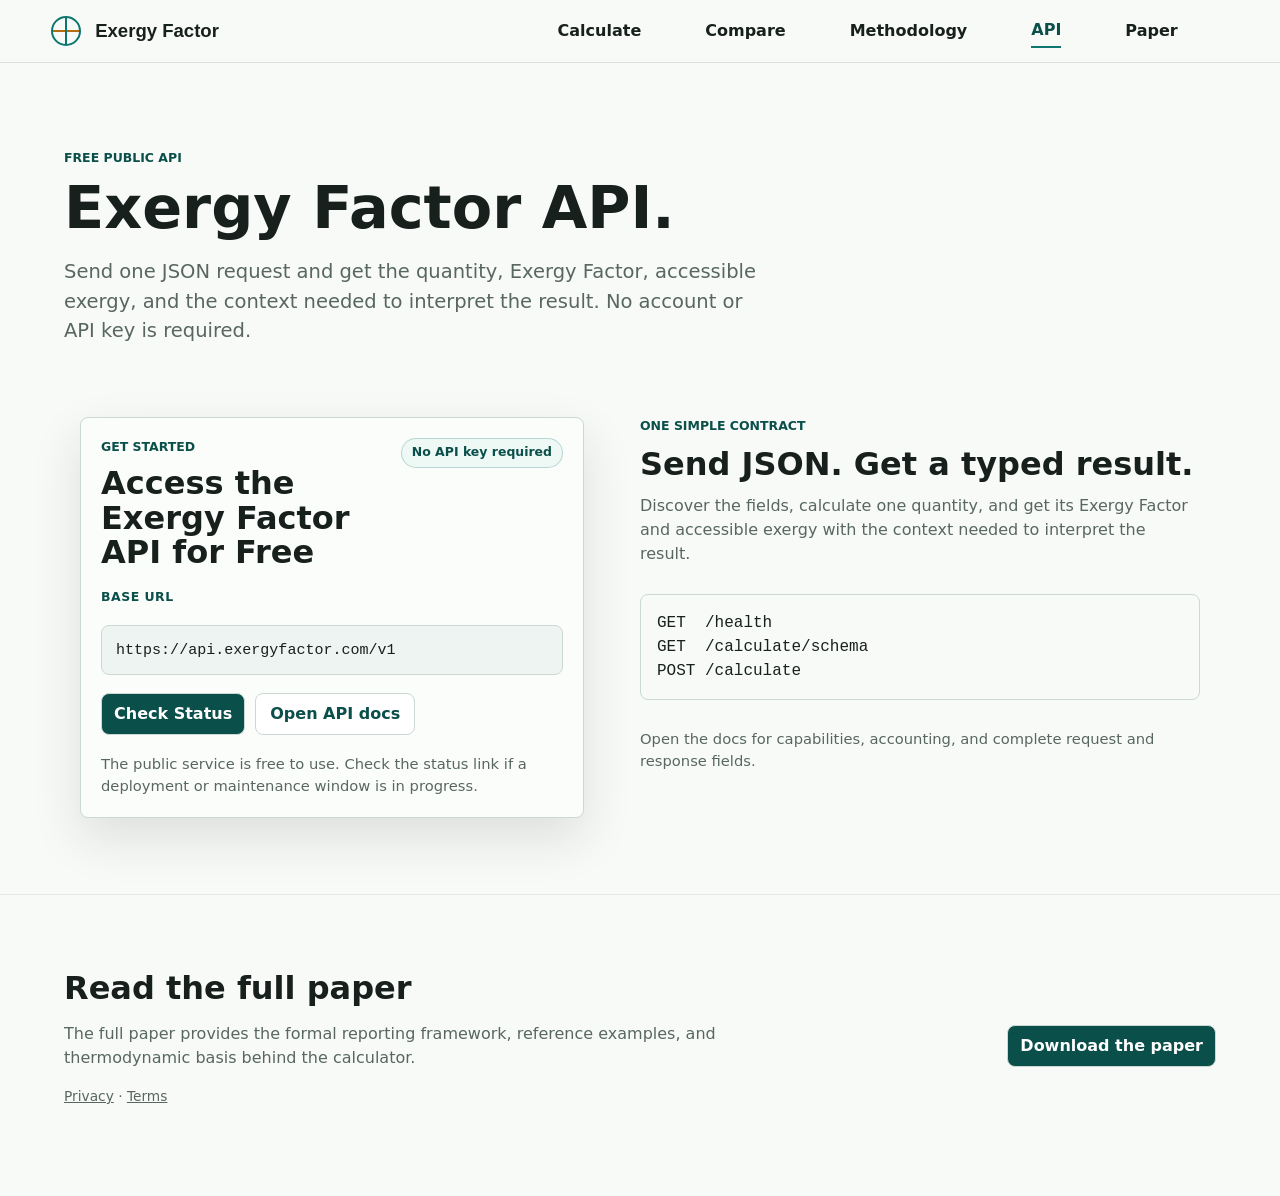
==== api-key.html @ b417d692 "Clarify factor notation units and alignment" ====
<!doctype html>
<html lang="en">
  <head>
    <meta charset="utf-8" />
    <meta http-equiv="Content-Security-Policy" content="default-src 'self'; style-src 'self'; script-src 'self'; img-src 'self' data:; connect-src 'self' http://127.0.0.1:8000 https://api.exergyfactor.com; base-uri 'none'; form-action 'self'" />
    <meta name="referrer" content="strict-origin-when-cross-origin" />
    <meta name="viewport" content="width=device-width, initial-scale=1" />
    <title>API | Exergy Factor</title>
    <meta
      name="description"
      content="Use the public Exergy Factor API to calculate energy quantity, Exergy Factor, and accessible exergy."
    />
    <link rel="canonical" href="https://exergyfactor.com/api-key.html" />
    <link rel="icon" href="favicon.svg" type="image/svg+xml" />
    <link rel="stylesheet" href="styles.css?v=20260821notation" />
  </head>
  <body>
    <header class="site-header">
      <a class="brand" href="index.html" aria-label="Exergy Factor calculator">
        <span class="brand-mark" aria-hidden="true"></span>
        <span>Exergy Factor</span>
      </a>
      <nav aria-label="Page navigation">
        <a href="index.html">Calculate</a>
        <a href="compare.html">Compare</a>
        <a href="methodology.html">Methodology</a>
        <a href="api-key.html" aria-current="page">API</a>
        <a href="paper/quantity-and-quality-standard-reporting-framework.pdf">Paper</a>
      </nav>
    </header>

    <main>
      <section class="page-hero api-hero">
        <p class="eyebrow">Free public API</p>
        <h1>Exergy Factor API.</h1>
        <p>
          Send one JSON request and get the quantity, Exergy Factor, accessible exergy, and the context needed to interpret the result. No account or API key is required.
        </p>
      </section>

      <section class="section api-key-section">
        <div class="api-key-layout">
          <div class="tool-card api-access-card">
            <div class="api-card-heading">
              <div>
                <p class="eyebrow">Get started</p>
                <h2>Access the Exergy Factor API for Free</h2>
              </div>
              <span class="api-badge">No API key required</span>
            </div>
            <p class="api-label">Base URL</p>
            <code class="api-base-url">https://api.exergyfactor.com/v1</code>
            <div class="api-actions">
              <a class="primary-link" href="https://api.exergyfactor.com/v1/health" target="_blank" rel="noopener">Check Status</a>
              <a class="secondary-link" href="https://api.exergyfactor.com/docs" target="_blank" rel="noopener">Open API docs</a>
            </div>
            <p class="api-note">The public service is free to use. Check the status link if a deployment or maintenance window is in progress.</p>
          </div>

          <aside class="api-info">
            <p class="eyebrow">One simple contract</p>
            <h2>Send JSON. Get a typed result.</h2>
            <p>
              Discover the fields, calculate one quantity, and get its Exergy Factor and accessible exergy with the context needed to interpret the result.
            </p>
            <pre><code>GET  /health
GET  /calculate/schema
POST /calculate</code></pre>
            <p class="api-note">Open the docs for capabilities, accounting, and complete request and response fields.</p>
          </aside>
        </div>
      </section>
    </main>

    <footer class="paper-strip">
      <div>
        <h2>Read the full paper</h2>
        <p>
          The full paper provides the formal reporting framework, reference
          examples, and thermodynamic basis behind the calculator.
        </p>
        <p class="legal-links"><a href="privacy.html">Privacy</a> · <a href="terms.html">Terms</a></p>
      </div>
      <a class="primary-link" href="paper/quantity-and-quality-standard-reporting-framework.pdf" download="quantity-and-quality-standard-reporting-framework.pdf" type="application/pdf">Download the paper</a>
    </footer>

    <script src="data/reference_examples.js?v=20260821a"></script>
    <script src="script.js?v=20260821notation"></script>
  </body>
</html>
---- styles.css ----
:root {
  color-scheme: light;
  --ink: #17201d;
  --muted: #586761;
  --line: #cbd8d3;
  --paper: #f8faf7;
  --panel: #ffffff;
  --band: #eef4f1;
  --teal: #0d766f;
  --teal-deep: #0a4f4a;
  --amber: #b66d12;
  --blue: #315f97;
  --green-deep: #187a4b;
  --red: #a84732;
  --red-deep: #8f2d2d;
  --shadow: 0 20px 50px rgba(23, 32, 29, 0.12);
}

* {
  box-sizing: border-box;
}

html {
  scroll-behavior: smooth;
}

body {
  margin: 0;
  background: var(--paper);
  color: var(--ink);
  font-family: Inter, ui-sans-serif, system-ui, -apple-system, BlinkMacSystemFont, "Segoe UI", sans-serif;
  line-height: 1.5;
}

a {
  color: inherit;
}

code,
pre,
select,
input,
textarea {
  font-family: ui-monospace, SFMono-Regular, Menlo, Consolas, monospace;
}

.site-header {
  position: sticky;
  top: 0;
  z-index: 10;
  display: flex;
  align-items: center;
  justify-content: space-between;
  gap: 18px;
  padding: 14px clamp(16px, 4vw, 54px);
  border-bottom: 1px solid rgba(23, 32, 29, 0.12);
  background: rgba(248, 250, 247, 0.94);
  backdrop-filter: blur(12px);
}

.brand {
  display: inline-flex;
  align-items: center;
  gap: 14px;
  font-family: Arial, Helvetica, sans-serif;
  font-size: 1.16rem;
  font-weight: 750;
  letter-spacing: 0;
  text-decoration: none;
}

.brand-mark {
  width: 30px;
  height: 30px;
  border-radius: 50%;
  border: 2px solid var(--teal);
  background:
    linear-gradient(90deg, transparent 46%, var(--teal) 47%, var(--teal) 53%, transparent 54%),
    linear-gradient(0deg, transparent 46%, var(--amber) 47%, var(--amber) 53%, transparent 54%);
}

/* The nav was `justify-content: flex-end`, so five links crowded into the right
   corner of a wide screen. It takes the space between the brand and the right
   edge and centres itself in it, with the links spread far enough apart to read
   as separate destinations. Plain text — no pills, no filled backgrounds. */
nav {
  display: flex;
  flex: 1;
  flex-wrap: wrap;
  align-items: center;
  /* Sits right of centre: far enough from the brand to read as its own thing,
     without going back to the flush-right huddle it started as. */
  justify-content: flex-end;
  /* Scales with the window: wide screens get real separation between the links
     instead of a tight cluster, and a narrow one still fits before wrapping. */
  gap: clamp(22px, 5vw, 72px);
  padding-right: clamp(0px, 4vw, 64px);
  font-size: 1rem;
}

nav a {
  color: var(--ink, #1d2b2b);
  font-weight: 600;
  padding: 4px 0;
  text-decoration: none;
  transition: color 120ms ease;
  white-space: nowrap;
}

nav a:hover,
nav a:focus-visible {
  color: var(--teal-deep);
}

/* Where am I — a rule under the word, not a box around it. */
nav a[aria-current="page"] {
  border-bottom: 2px solid var(--teal);
  color: var(--teal-deep);
}

.hero {
  display: grid;
  grid-template-columns: minmax(0, 0.75fr) minmax(360px, 1.25fr);
  align-items: start;
  gap: clamp(26px, 5vw, 64px);
  padding: clamp(34px, 6vw, 76px) clamp(16px, 5vw, 72px);
}

.page-hero {
  max-width: 960px;
  padding: clamp(42px, 7vw, 86px) clamp(16px, 5vw, 72px) clamp(22px, 4vw, 44px);
}

.page-hero p:last-child {
  max-width: 780px;
  font-size: clamp(1rem, 1.7vw, 1.22rem);
}

.intro {
  position: sticky;
  top: 92px;
  max-width: 620px;
}

.eyebrow {
  margin: 0 0 10px;
  color: var(--teal-deep);
  font-size: 0.78rem;
  font-weight: 850;
  letter-spacing: 0;
  text-transform: uppercase;
}

h1,
h2,
h3,
p {
  overflow-wrap: anywhere;
}

h1 {
  margin: 0;
  font-size: clamp(2rem, 4.6vw, 3.8rem);
  line-height: 1.02;
  letter-spacing: 0;
}

h2 {
  margin: 0 0 14px;
  font-size: clamp(1.45rem, 2.5vw, 2.2rem);
  line-height: 1.08;
  letter-spacing: 0;
}

p {
  color: var(--muted);
}

.notation-example {
  display: inline-flex;
  margin-top: 24px;
  min-height: 48px;
  align-items: center;
  padding: 10px 14px;
  border: 1px solid var(--line);
  border-radius: 8px;
  background: var(--panel);
  box-shadow: 0 1px 0 rgba(23, 32, 29, 0.04);
  font-family: ui-monospace, SFMono-Regular, Menlo, Consolas, monospace;
  font-weight: 800;
}

.tool-card {
  display: grid;
  gap: 16px;
  align-content: start;
  width: 100%;
  padding: 20px;
  border: 1px solid var(--line);
  border-radius: 8px;
  background: #fbfdfa;
  box-shadow: var(--shadow);
  overflow: visible;
}

.panel-head,
.compare-head {
  display: flex;
  align-items: end;
  justify-content: center;
  gap: 18px;
  padding: 0 0 5px;
  border-bottom: 0;
  text-align: center;
}

.panel-head h2,
.compare-head h2 {
  margin: 0;
  font-size: clamp(1.45rem, 2.5vw, 2.2rem);
  line-height: 1.08;
}

.panel-head h2,
.panel-head p,
.panel-head .eyebrow,
.compare-head h2,
.compare-head p,
.compare-head .eyebrow {
  margin: 0;
}

.panel-head p,
.compare-head p {
  max-width: 360px;
  color: var(--muted);
  font-size: 0.92rem;
  text-align: right;
}

form {
  display: grid;
  gap: 8px;
}

#calculator-form {
  grid-template-columns: repeat(2, minmax(0, 1fr));
  gap: 12px;
}

/* The UA stylesheet's `[hidden] { display: none }` loses to ANY author rule that
   sets display, and half the blocks here are grids. The temperature row on the
   comparison page therefore never hid: it showed for electricity, and because it
   still occupied a grid slot it pushed itself onto a second line in the narrow
   first column. Anything marked hidden is hidden. */
[hidden] {
  display: none !important;
}

.field-row {
  display: grid;
  grid-template-columns: 1fr;
  align-items: start;
  gap: 9px;
  padding: 0;
  border-bottom: 0;
}

.field-row:nth-child(odd) {
  border-right: 0;
}

.field-label {
  display: inline-flex;
  align-items: center;
  gap: 8px;
  min-height: 38px;
  justify-self: start;
}

.visually-hidden {
  position: absolute;
  width: 1px;
  height: 1px;
  overflow: hidden;
  clip: rect(0 0 0 0);
  clip-path: inset(50%);
  white-space: nowrap;
}

label {
  color: var(--ink);
  font-weight: 750;
}

.info-button {
  position: relative;
  display: inline-flex;
  align-items: center;
  justify-content: center;
  width: 16px;
  height: 16px;
  border: 0;
  border-radius: 0;
  background: transparent;
  color: var(--muted);
  cursor: help;
  font-family: inherit;
  font-size: 0.82rem;
  font-weight: 700;
  line-height: 1;
  padding: 0;
  vertical-align: middle;
}

.info-button::after {
  position: absolute;
  left: 50%;
  bottom: calc(100% + 10px);
  z-index: 20;
  width: min(280px, 72vw);
  transform: translateX(-50%);
  border-radius: 8px;
  background: var(--ink);
  color: #f7fbf9;
  content: attr(data-tooltip);
  font-size: 0.82rem;
  font-weight: 600;
  line-height: 1.35;
  opacity: 0;
  padding: 10px 11px;
  pointer-events: none;
  transition: opacity 0.15s ease;
}

label:hover + .info-button::after,
.info-button:hover::after,
.info-button:focus-visible::after {
  opacity: 1;
}

label:hover + .info-button,
.info-button:hover,
.info-button:focus-visible {
  color: var(--teal-deep);
}

.input-pair {
  display: grid;
  grid-template-columns: minmax(0, 1fr) minmax(170px, 0.45fr);
  gap: 8px;
}

/* Two temperatures, not a value and a unit picker. The default pair reserves
   170px for a select, which left the first temperature squeezed to nothing. */
.input-pair.temperature-pair {
  grid-template-columns: minmax(0, 1fr) minmax(0, 1fr);
}

.input-pair.temperature-value-pair {
  grid-template-columns: minmax(0, 1fr) 64px;
}

/* Five fields in a two-column grid leave one cell empty wherever they fall. The
   carrier takes the whole row — it is the widest control and the first decision —
   so the remaining four pair up evenly: quantity with unit, source with sink. */
.field-row-wide {
  grid-column: 1 / -1;
}

input,
select,
textarea {
  width: 100%;
  min-height: 38px;
  border: 1px solid var(--line);
  border-radius: 6px;
  background: #fff;
  color: var(--ink);
  font-size: 0.92rem;
  padding: 9px 10px;
}

textarea {
  resize: vertical;
}

input::placeholder,
textarea::placeholder {
  color: rgba(88, 103, 97, 0.34);
  opacity: 1;
}

input:focus,
select:focus,
textarea:focus,
button:focus-visible {
  outline: 3px solid rgba(13, 118, 111, 0.18);
  border-color: var(--teal);
}

.hint {
  margin: 0;
  color: var(--muted);
  font-size: 0.82rem;
}

.inline-actions {
  display: flex;
  align-items: center;
  justify-content: space-between;
  flex-wrap: wrap;
  gap: 10px;
}

.input-section {
  grid-column: 1 / -1;
  display: grid;
  gap: 12px;
  padding: 12px;
  border: 1px solid var(--line);
  border-radius: 8px;
  background: var(--panel);
}

.input-section h3 {
  grid-column: 1 / -1;
  margin: 0;
  color: var(--teal-deep);
  font-size: 0.76rem;
  font-weight: 850;
  text-transform: uppercase;
}

.required-inputs {
  grid-template-columns: repeat(2, minmax(0, 1fr));
}

/* Fixed by the unit you picked, not by you. A locked field has to look locked or
   it reads as one you failed to fill in. */
select:disabled {
  background: rgba(23, 32, 29, 0.05);
  color: var(--muted);
  cursor: not-allowed;
}

/* Says what a locked value is and why, without taking a form row to do it. */
.input-note {
  color: var(--muted);
  font-size: 0.84rem;
  line-height: 1.4;
  margin: 0;
}

/* Outside the results panel, on the page background, aligned to its right edge.
   Identical on both tools: inside the panel they inherited two different grids
   and came out different sizes and in different corners. */
.export-actions {
  display: flex;
  flex-wrap: wrap;
  justify-content: flex-end;
  gap: 16px;
  margin-top: 14px;
}

.export-actions button {
  background: transparent;
  border: 1px solid var(--line);
  border-radius: 8px;
  color: var(--teal-deep);
  cursor: pointer;
  font-family: inherit;
  font-size: 0.9rem;
  font-weight: 600;
  min-width: 132px;
  padding: 10px 18px;
  transition: background-color 120ms ease, border-color 120ms ease;
}

.export-actions button:hover,
.export-actions button:focus-visible {
  background: rgba(15, 118, 110, 0.08);
  border-color: var(--teal);
}

.advanced-options {
  grid-template-columns: repeat(2, minmax(0, 1fr));
  border-color: var(--line);
  background: #fbfdfa;
}

.advanced-options h3 {
  color: var(--muted);
}

.checkline {
  display: inline-flex;
  align-items: center;
  gap: 8px;
  color: var(--muted);
  font-size: 0.9rem;
  font-weight: 650;
}

.checkline input {
  width: 18px;
  min-height: 18px;
}

button,
.primary-link {
  min-height: 38px;
  border: 1px solid var(--line);
  border-radius: 8px;
  background: var(--panel);
  color: var(--ink);
  cursor: pointer;
  font: inherit;
  font-weight: 750;
  padding: 8px 12px;
  text-decoration: none;
}

.primary-button {
  border-color: var(--teal-deep);
  background: var(--teal-deep);
  color: #fff;
}

.ghost-button:hover,
.example-grid button:hover {
  border-color: var(--teal);
  color: var(--teal-deep);
}

.form-actions {
  grid-column: 1 / -1;
  display: flex;
  justify-content: flex-end;
  gap: 10px;
  padding: 8px 0 0;
}

.results {
  display: grid;
  grid-template-columns: repeat(3, minmax(0, 1fr));
  gap: 12px;
  padding: 14px;
  border: 1px solid var(--line);
  border-radius: 8px;
  background: var(--panel);
}

.simple-result {
  grid-template-columns: 1fr;
}

.results > div {
  min-height: auto;
  padding: 0;
  background: transparent;
  color: var(--ink);
}

.result-label {
  display: block;
  color: var(--muted);
  font-size: 0.75rem;
  font-weight: 850;
  margin-bottom: 8px;
  text-transform: uppercase;
}

.results strong {
  display: block;
  font-family: ui-monospace, SFMono-Regular, Menlo, Consolas, monospace;
  font-size: clamp(0.98rem, 2vw, 1.25rem);
  line-height: 1.25;
}

.conversion-grid {
  display: grid;
  grid-template-columns: repeat(4, minmax(0, 1fr));
  gap: 1px;
  background: var(--line);
}

.conversion-card {
  display: grid;
  gap: 4px;
  min-height: 84px;
  padding: 14px;
  background: var(--panel);
}

.conversion-card span {
  color: var(--muted);
  font-size: 0.75rem;
  font-weight: 800;
  text-transform: uppercase;
}

.conversion-card strong {
  font-family: ui-monospace, SFMono-Regular, Menlo, Consolas, monospace;
}

.tool-section {
  padding: 0 clamp(16px, 5vw, 72px) clamp(40px, 7vw, 76px);
}

.compare-panel {
  display: grid;
  gap: 16px;
}

.compare-rows {
  display: grid;
  gap: 14px;
  padding: 12px;
  border: 1px solid var(--line);
  border-radius: 8px;
  background: var(--panel);
}

.compare-row {
  display: grid;
  grid-template-columns: 32px minmax(0, 0.5fr) minmax(0, 0.27fr) minmax(0, 0.3fr) minmax(0, 1.1fr);
  align-items: end;
  gap: 12px;
}

.compare-side-label {
  display: grid;
  width: 28px;
  height: 28px;
  place-items: center;
  align-self: end;
  margin-bottom: 5px;
  border-radius: 50%;
  background: var(--ink);
  color: #fff;
  font-size: 0.85rem;
  font-weight: 850;
}

.compare-row input,
.compare-row select {
  min-width: 0;
  min-height: 38px;
  font-size: 0.92rem;
}

.compare-row .field-row {
  min-width: 0;
}

.compare-row select {
  overflow: hidden;
  text-overflow: ellipsis;
}

.temperature-field {
  display: grid;
  min-width: 0;
  gap: 6px;
}

.temperature-label {
  display: inline-flex;
  align-items: center;
  gap: 8px;
  min-height: 38px;
}

.temperature-label label {
  color: var(--ink);
  font-size: inherit;
  font-weight: 750;
  line-height: 1.2;
}

.compare-result {
  display: grid;
  gap: 12px;
  padding: 16px;
  border: 1px solid var(--line);
  border-radius: 8px;
  background: var(--panel);
}

.compare-chart-title {
  margin: 0;
  color: var(--muted);
  font-size: 0.75rem;
  font-weight: 850;
  letter-spacing: 0;
  text-transform: uppercase;
}

.compare-chart-header .compare-chart-title:nth-of-type(3),
.compare-chart-header .compare-chart-title:nth-of-type(4) {
  text-align: center;
}

.compare-chart-header {
  display: grid;
  grid-template-columns: 32px minmax(330px, 1.75fr) minmax(160px, 0.9fr) minmax(130px, 0.6fr) minmax(140px, 0.65fr);
  gap: 12px;
}

.compare-answers {
  display: grid;
  grid-template-columns: repeat(2, minmax(0, 1fr));
  gap: 8px;
  padding: 14px;
  border: 1px solid rgba(13, 118, 111, 0.24);
  border-radius: 8px;
  background: #eef8f5;
}

.compare-answers strong {
  overflow-wrap: anywhere;
}

.compare-panel > .compare-answers {
  grid-template-areas: "ratio equivalent";
}

.ratio-answer {
  grid-area: ratio;
}

.equivalence-answer {
  grid-area: equivalent;
}

/* Keep the four headline results in a predictable 2x2 reading order: factor,
   notation, accessible exergy, and inaccessible anergy. */
.calculator-result {
  grid-template-columns: repeat(2, minmax(0, 1fr));
  grid-template-areas:
    "factor accessible"
    "notation inaccessible";
  align-items: start;
  gap: 8px 20px;
}

.factor-answer {
  grid-area: factor;
  gap: 2px;
}

.factor-answer .result-label {
  margin-bottom: 0;
}

.notation-answer {
  grid-area: notation;
  padding-top: 12px;
}

.accessible-answer {
  grid-area: accessible;
  justify-items: center;
  text-align: center;
}

.inaccessible-answer {
  grid-area: inaccessible;
  justify-items: center;
  padding-top: 12px;
  text-align: center;
}

.result-explainer {
  max-width: 58rem;
  margin: 0.85rem auto 0;
  color: var(--muted);
  font-size: 0.92rem;
  text-align: center;
}

/* A long declaration wraps inside its column rather than pushing the row wider. */
.calculator-result .answer-item strong {
  overflow-wrap: anywhere;
}

#fx-output {
  font-size: clamp(1.35rem, 3vw, 1.8rem);
  font-weight: 750;
}

.answer-item {
  display: grid;
  gap: 6px;
  min-width: 0;
}

.answer-item strong {
  color: var(--teal-deep);
  font-family: inherit;
  font-size: clamp(0.98rem, 2vw, 1.25rem);
  font-weight: 600;
  line-height: 1.25;
}

.accessible-answer strong {
  color: var(--green-deep);
}

/* Anergy is the part of the quantity that cannot be applied as work. Keep it
   visually distinct from accessible exergy wherever the result is shown. */
.inaccessible-answer strong,
.conversion-card.inaccessible-anergy span,
.conversion-card.inaccessible-anergy strong {
  color: var(--red-deep);
}

.result-wide {
  grid-column: 1 / -1;
}


.compare-bars {
  display: grid;
  gap: 12px;
}

.bar-row {
  display: grid;
  grid-template-columns: 32px minmax(330px, 1.75fr) minmax(160px, 0.9fr) minmax(130px, 0.6fr) minmax(140px, 0.65fr);
  align-items: center;
  gap: 12px;
}

.bar-row .compare-side-label {
  display: block;
  width: auto;
  height: auto;
  align-self: center;
  margin: 0;
  border-radius: 0;
  background: transparent;
  color: var(--teal-deep);
  font-size: 1.2rem;
  line-height: 1.25;
  place-items: initial;
}

.bar-notation {
  display: grid;
  min-width: 0;
  align-content: center;
}

.bar-notation strong {
  color: var(--teal-deep);
  font-family: inherit;
  font-size: clamp(0.86rem, 1.5vw, 1.08rem);
  font-weight: 600;
  line-height: 1.25;
  overflow-wrap: anywhere;
  white-space: nowrap;
}

.bar-factor {
  position: relative;
  display: flex;
  min-width: 0;
  align-items: center;
  gap: 10px;
}

.bar-factor[data-tooltip]::after {
  position: absolute;
  left: 50%;
  bottom: calc(100% + 10px);
  z-index: 20;
  width: min(220px, 72vw);
  transform: translateX(-50%);
  border-radius: 8px;
  background: var(--ink);
  color: #f7fbf9;
  content: attr(data-tooltip);
  font-size: 0.82rem;
  font-weight: 600;
  line-height: 1.35;
  opacity: 0;
  padding: 10px 11px;
  pointer-events: none;
  transition: opacity 0.15s ease;
}

.bar-factor[data-tooltip]:hover::after,
.bar-factor[data-tooltip]:focus-within::after {
  opacity: 1;
}

.bar-track {
  display: block;
  height: 14px;
  width: auto;
  flex: 1 1 auto;
  cursor: help;
  overflow: hidden;
  border: 0;
  border-radius: 999px;
  background: #e2ebe7;
}

.bar-track-empty {
  fill: #e2ebe7;
}

.bar-value {
  display: grid;
  gap: 2px;
  min-width: 0;
  font-family: inherit;
  text-align: center;
}

.bar-value strong {
  color: var(--green-deep);
  font-family: inherit;
  font-size: clamp(0.86rem, 1.5vw, 1.08rem);
  font-weight: 600;
  line-height: 1.25;
}

.inaccessible-bar-value strong {
  color: var(--red-deep);
}

.section-band,
.section,
.paper-strip {
  padding: clamp(40px, 7vw, 76px) clamp(16px, 5vw, 72px);
}

.compact-section {
  padding-block: clamp(28px, 5vw, 48px);
}

.section-band {
  border-block: 1px solid rgba(23, 32, 29, 0.08);
  background: var(--band);
}

.content-grid {
  display: grid;
  grid-template-columns: repeat(2, minmax(0, 1fr));
  gap: clamp(24px, 5vw, 56px);
  max-width: 1120px;
  margin: 0;
}

pre {
  overflow-x: auto;
  padding: 16px;
  border: 1px solid var(--line);
  border-radius: 8px;
  background: transparent;
  color: var(--ink);
}

.accounting-chain {
  --accounting-energy-column: 170px;
  --accounting-exergy-column: 170px;
  --accounting-anergy-column: 170px;
  --accounting-columns: var(--accounting-energy-column) 32px var(--accounting-exergy-column) 32px var(--accounting-anergy-column);
  display: grid;
  width: 100%;
  max-width: 640px;
  gap: 8px;
  margin: 0;
  overflow-x: auto;
  padding: 16px;
  border: 1px solid var(--line);
  border-radius: 8px;
  background: var(--paper);
  font-family: inherit;
}

.accounting-stage {
  display: grid;
  width: 100%;
  min-width: 0;
  margin: 0;
  align-items: center;
  grid-template-columns: var(--accounting-columns);
  justify-content: start;
  gap: 8px;
  padding: 0;
  color: var(--ink);
  font-family: inherit;
  font-size: clamp(0.78rem, 1.5vw, 1.05rem);
  font-weight: 700;
  letter-spacing: normal;
  line-height: 1.3;
  text-align: center;
}

.accounting-stage > .accounting-token {
  width: 100%;
  justify-self: start;
}

.accounting-stage > .accounting-operator {
  justify-self: center;
}

.accounting-token {
  display: inline-flex;
  min-width: 0;
  align-items: center;
  min-height: 30px;
  padding: 7px 10px;
  border: 1px solid transparent;
  border-inline-start-width: 4px;
  border-radius: 6px;
  border-color: #e1e6e3;
  border-inline-start-color: #c2cbc7;
  background: #f5f7f6;
  color: var(--ink);
  font-family: inherit;
  white-space: nowrap;
}

.accounting-energy {
  color: var(--ink);
}

.accounting-exergy {
  color: var(--green-deep);
}

.accounting-applied-exergy {
  color: var(--amber);
}

.accounting-anergy {
  color: var(--red-deep);
}

.accounting-operator {
  font-family: inherit;
  color: var(--ink);
}

.accounting-arrow {
  display: grid;
  width: 100%;
  min-height: 28px;
  margin: 0;
  grid-template-columns: var(--accounting-columns);
  justify-content: start;
  gap: 8px;
  color: var(--ink);
  font-family: inherit;
  font-size: 1.55rem;
  font-weight: 750;
  line-height: 1;
}

.accounting-arrow > span {
  grid-column: 3;
  justify-self: center;
  text-align: center;
}

.accounting-service {
  color: var(--blue);
}

.accounting-service-stage {
  display: grid;
  grid-template-columns: var(--accounting-columns);
  justify-content: start;
}

.accounting-service-stage .accounting-service {
  grid-column: 3;
  width: 100%;
  justify-self: start;
}

.link-grid {
  display: grid;
  grid-template-columns: repeat(3, minmax(0, 1fr));
  gap: 16px;
  max-width: 1120px;
  margin: 0 auto;
}

.feature-link {
  display: grid;
  gap: 8px;
  min-height: 148px;
  padding: 18px;
  border: 1px solid var(--line);
  border-radius: 8px;
  background: var(--panel);
  text-decoration: none;
}

.feature-link:hover {
  border-color: var(--teal);
}

.feature-link strong {
  font-size: 1.2rem;
  line-height: 1.18;
}

.feature-link span:last-child {
  color: var(--muted);
}

.method-stack {
  display: grid;
  gap: clamp(24px, 5vw, 52px);
  max-width: 920px;
  margin: 0 auto;
}

.method-stack article {
  display: grid;
  gap: 12px;
}

.method-stack h2,
.method-stack p {
  margin: 0;
}

.api-key-section {
  padding-top: clamp(4px, 2vw, 18px);
}

.api-hero {
  max-width: 860px;
  padding-bottom: clamp(18px, 3vw, 34px);
}

.api-hero h1 {
  max-width: 760px;
}

.api-hero p:last-child {
  max-width: 700px;
}

.api-key-layout {
  display: grid;
  grid-template-columns: minmax(320px, 0.9fr) minmax(0, 1fr);
  gap: clamp(24px, 5vw, 56px);
  max-width: 1120px;
  margin: 0 auto;
}

.api-key-form {
  align-self: start;
}

.api-access-card {
  gap: 18px;
}

.api-card-heading {
  display: flex;
  align-items: start;
  justify-content: space-between;
  gap: 16px;
}

.api-card-heading h2 {
  margin: 0;
}

.api-badge {
  display: inline-flex;
  align-items: center;
  min-height: 30px;
  padding: 4px 10px;
  border: 1px solid rgba(13, 118, 111, 0.25);
  border-radius: 999px;
  background: #eef8f5;
  color: var(--teal-deep);
  font-size: 0.78rem;
  font-weight: 800;
  white-space: nowrap;
}

.api-label {
  margin: 0;
  color: var(--teal-deep);
  font-size: 0.78rem;
  font-weight: 850;
  letter-spacing: 0.04em;
  text-transform: uppercase;
}

.api-base-url {
  display: block;
  padding: 13px 14px;
  overflow-wrap: anywhere;
  border: 1px solid var(--line);
  border-radius: 8px;
  background: var(--band);
  color: var(--ink);
  font-size: 0.94rem;
}

.api-actions {
  display: flex;
  flex-wrap: wrap;
  gap: 10px;
}

.api-actions a {
  text-decoration: none;
}

.secondary-link {
  display: inline-flex;
  align-items: center;
  justify-content: center;
  min-height: 38px;
  padding: 8px 14px;
  border: 1px solid var(--line);
  border-radius: 8px;
  background: var(--panel);
  color: var(--teal-deep);
  font-weight: 800;
}

.secondary-link:hover,
.secondary-link:focus-visible {
  border-color: var(--teal);
  background: #eef8f5;
}

.api-note {
  margin: 0;
  font-size: 0.92rem;
}

.terms-consent,
.consent-row {
  display: grid;
  grid-template-columns: auto 1fr;
  align-items: start;
  gap: 10px;
  color: var(--muted);
  font-size: 0.92rem;
  line-height: 1.45;
}

.terms-consent input,
.consent-row input {
  width: 18px;
  height: 18px;
  margin-top: 2px;
  accent-color: var(--teal-deep);
}

.terms-consent a,
.consent-row a {
  color: var(--teal-deep);
}

button:disabled {
  cursor: not-allowed;
  opacity: 0.58;
}

.api-status {
  min-height: 48px;
  padding: 12px;
  border: 1px solid rgba(13, 118, 111, 0.24);
  border-radius: 8px;
  background: #eef8f5;
  color: var(--teal-deep);
  font-weight: 700;
}

.api-status[data-state="error"] {
  border-color: rgba(168, 71, 50, 0.34);
  background: #fff2ef;
  color: var(--red);
}

.api-status[data-state="pending"] {
  background: #f7fbf9;
}

.api-info {
  display: grid;
  gap: 12px;
  align-content: start;
}

.api-info h2,
.api-info p {
  margin: 0;
}

.registry-grid {
  display: grid;
  grid-template-columns: repeat(4, minmax(0, 1fr));
  gap: 10px;
}

.registry-grid span {
  display: grid;
  gap: 4px;
  min-height: 72px;
  padding: 12px;
  border: 1px solid var(--line);
  border-radius: 8px;
  background: var(--panel);
}

.registry-grid code {
  color: var(--teal-deep);
  font-size: 0.9rem;
  font-weight: 850;
}

.registry-grid small {
  color: var(--muted);
  font-size: 0.78rem;
  line-height: 1.3;
}

.section-heading {
  max-width: 760px;
  margin: 0 auto 22px;
  text-align: center;
}

.examples-section {
  padding-top: clamp(40px, 7vw, 76px);
  border-block: 1px solid rgba(23, 32, 29, 0.08);
  background: var(--band);
}

.example-grid {
  display: grid;
  grid-template-columns: repeat(3, minmax(0, 1fr));
  gap: 12px;
  max-width: 1120px;
  margin: 0 auto;
}

.example-grid button {
  min-height: 58px;
  font-family: ui-monospace, SFMono-Regular, Menlo, Consolas, monospace;
  text-align: left;
  white-space: normal;
  overflow-wrap: anywhere;
}

.paper-strip {
  display: flex;
  align-items: center;
  justify-content: space-between;
  gap: 24px;
  border-top: 1px solid rgba(23, 32, 29, 0.08);
}

.paper-strip > div {
  max-width: 780px;
}

.legal-links {
  margin-top: 10px;
  font-size: 0.86rem;
}

.primary-link {
  background: var(--teal-deep);
  color: #fff;
  white-space: nowrap;
}

@media (max-width: 980px) {
  .hero,
  .content-grid,
  .api-key-layout {
    grid-template-columns: 1fr;
  }

  .intro {
    position: static;
  }

  .conversion-grid,
  .example-grid,
  .link-grid,
  .registry-grid {
    grid-template-columns: repeat(2, minmax(0, 1fr));
  }
}

@media (max-width: 720px) {
  .site-header,
  .paper-strip {
    align-items: flex-start;
    flex-direction: column;
  }

  nav {
    justify-content: flex-start;
  }

  form,
  #calculator-form,
  .input-section,
  .field-row,
  .advanced-options,
  .results,
  .conversion-grid,
  .example-grid,
  .link-grid,
  .registry-grid,
  .compare-rows,
  .compare-row,
  .bar-row {
    grid-template-columns: 1fr;
  }

  .compare-head {
    align-items: flex-start;
    flex-direction: column;
  }

  .compare-head p {
    text-align: left;
  }

  .compare-panel > .compare-answers {
    grid-template-columns: 1fr;
    grid-template-areas:
      "ratio"
      "equivalent";
  }

  .compare-chart-header,
  .bar-row {
    grid-template-columns: 1fr;
  }

  .compare-chart-title {
    grid-column: 1;
  }

  .bar-notation strong {
    white-space: normal;
  }

  .accessible-answer,
  .inaccessible-answer {
    justify-items: start;
    text-align: left;
  }

  .field-row:nth-child(odd) {
    border-right: 0;
  }

  .input-pair {
    grid-template-columns: 1fr;
  }
}
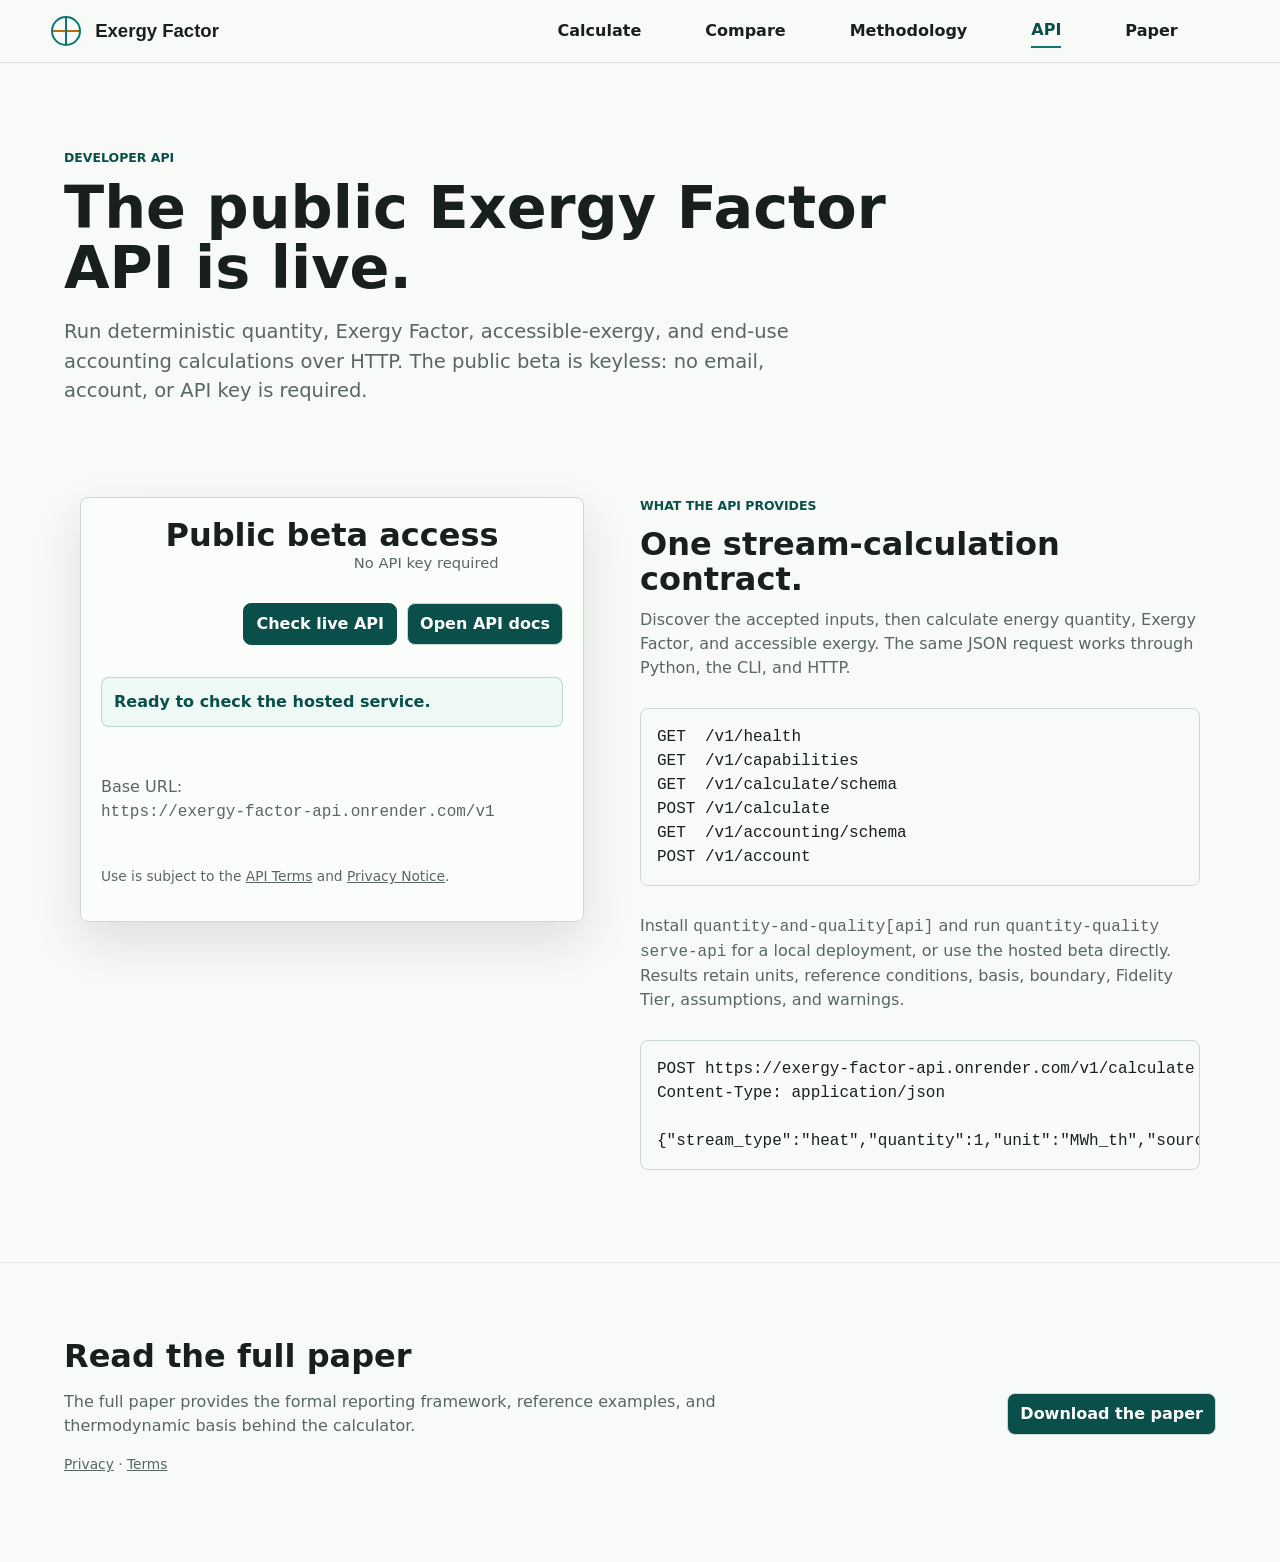
==== commit 7128f702: "Refine comparison layout and energy basis controls" ====
--- a/api-key.html
+++ b/api-key.html
@@ -2,17 +2,17 @@
 <html lang="en">
   <head>
     <meta charset="utf-8" />
-    <meta http-equiv="Content-Security-Policy" content="default-src 'self'; style-src 'self'; script-src 'self'; img-src 'self' data:; connect-src 'self' http://127.0.0.1:8000 https://api.exergyfactor.com; base-uri 'none'; form-action 'self'" />
+    <meta http-equiv="Content-Security-Policy" content="default-src 'self'; style-src 'self'; script-src 'self'; img-src 'self' data:; connect-src 'self' http://127.0.0.1:8000 https://exergy-factor-api.onrender.com; base-uri 'none'; form-action 'self'" />
     <meta name="referrer" content="strict-origin-when-cross-origin" />
     <meta name="viewport" content="width=device-width, initial-scale=1" />
-    <title>API | Exergy Factor</title>
+    <title>Exergy Factor API | Exergy Factor</title>
     <meta
       name="description"
-      content="Use the public Exergy Factor API to calculate energy quantity, Exergy Factor, and accessible exergy."
+      content="Use the public, keyless Exergy Factor API for deterministic energy quantity and quality calculations."
     />
     <link rel="canonical" href="https://exergyfactor.com/api-key.html" />
     <link rel="icon" href="favicon.svg" type="image/svg+xml" />
-    <link rel="stylesheet" href="styles.css?v=20260821notation" />
+    <link rel="stylesheet" href="styles.css?v=20260824i" />
   </head>
   <body>
     <header class="site-header">
@@ -30,43 +30,68 @@
     </header>
 
     <main>
-      <section class="page-hero api-hero">
-        <p class="eyebrow">Free public API</p>
-        <h1>Exergy Factor API.</h1>
+      <section class="page-hero">
+        <p class="eyebrow">Developer API</p>
+        <h1>The public Exergy Factor API is live.</h1>
         <p>
-          Send one JSON request and get the quantity, Exergy Factor, accessible exergy, and the context needed to interpret the result. No account or API key is required.
+          Run deterministic quantity, Exergy Factor, accessible-exergy, and
+          end-use accounting calculations over HTTP. The public beta is
+          keyless: no email, account, or API key is required.
         </p>
       </section>
 
       <section class="section api-key-section">
         <div class="api-key-layout">
-          <div class="tool-card api-access-card">
-            <div class="api-card-heading">
+          <article class="tool-card api-key-form">
+            <div class="panel-head">
               <div>
-                <p class="eyebrow">Get started</p>
-                <h2>Access the Exergy Factor API for Free</h2>
+                <h2>Public beta access</h2>
+                <p class="panel-kicker">No API key required</p>
               </div>
-              <span class="api-badge">No API key required</span>
             </div>
-            <p class="api-label">Base URL</p>
-            <code class="api-base-url">https://api.exergyfactor.com/v1</code>
-            <div class="api-actions">
-              <a class="primary-link" href="https://api.exergyfactor.com/v1/health" target="_blank" rel="noopener">Check Status</a>
-              <a class="secondary-link" href="https://api.exergyfactor.com/docs" target="_blank" rel="noopener">Open API docs</a>
+
+            <div class="form-actions">
+              <button id="api-health-check" class="primary-button" type="button">Check live API</button>
+              <a class="primary-link" href="https://exergy-factor-api.onrender.com/docs">Open API docs</a>
             </div>
-            <p class="api-note">The public service is free to use. Check the status link if a deployment or maintenance window is in progress.</p>
-          </div>
+            <p class="api-status" id="api-health-status" aria-live="polite">
+              Ready to check the hosted service.
+            </p>
+            <p>
+              Base URL:<br />
+              <code>https://exergy-factor-api.onrender.com/v1</code>
+            </p>
+            <p class="legal-links">
+              Use is subject to the <a href="terms.html">API Terms</a> and
+              <a href="privacy.html">Privacy Notice</a>.
+            </p>
+          </article>
 
           <aside class="api-info">
-            <p class="eyebrow">One simple contract</p>
-            <h2>Send JSON. Get a typed result.</h2>
+            <p class="eyebrow">What the API Provides</p>
+            <h2>One stream-calculation contract.</h2>
             <p>
-              Discover the fields, calculate one quantity, and get its Exergy Factor and accessible exergy with the context needed to interpret the result.
+              Discover the accepted inputs, then calculate energy quantity,
+              Exergy Factor, and accessible exergy. The same JSON request works
+              through Python, the CLI, and HTTP.
             </p>
-            <pre><code>GET  /health
-GET  /calculate/schema
-POST /calculate</code></pre>
-            <p class="api-note">Open the docs for capabilities, accounting, and complete request and response fields.</p>
+            <pre><code>GET  /v1/health
+GET  /v1/capabilities
+GET  /v1/calculate/schema
+POST /v1/calculate
+GET  /v1/accounting/schema
+POST /v1/account</code></pre>
+            <p>
+              Install <code>quantity-and-quality[api]</code> and run
+              <code>quantity-quality serve-api</code> for a local deployment,
+              or use the hosted beta directly. Results retain units, reference
+              conditions, basis, boundary, Fidelity Tier, assumptions, and
+              warnings.
+            </p>
+            <pre><code>POST https://exergy-factor-api.onrender.com/v1/calculate
+Content-Type: application/json
+
+{"stream_type":"heat","quantity":1,"unit":"MWh_th","source_c":80,"sink_c":20}</code></pre>
           </aside>
         </div>
       </section>
@@ -81,10 +106,10 @@
         </p>
         <p class="legal-links"><a href="privacy.html">Privacy</a> · <a href="terms.html">Terms</a></p>
       </div>
-      <a class="primary-link" href="paper/quantity-and-quality-standard-reporting-framework.pdf" download="quantity-and-quality-standard-reporting-framework.pdf" type="application/pdf">Download the paper</a>
+      <a class="primary-link" href="paper/quantity-and-quality-standard-reporting-framework.pdf">Download the paper</a>
     </footer>
 
-    <script src="data/reference_examples.js?v=20260821a"></script>
-    <script src="script.js?v=20260821notation"></script>
+    <script src="data/reference_examples.js?v=20260824i"></script>
+    <script src="script.js?v=20260824i"></script>
   </body>
 </html>
--- a/styles.css
+++ b/styles.css
@@ -10,9 +10,7 @@
   --teal-deep: #0a4f4a;
   --amber: #b66d12;
   --blue: #315f97;
-  --green-deep: #187a4b;
   --red: #a84732;
-  --red-deep: #8f2d2d;
   --shadow: 0 20px 50px rgba(23, 32, 29, 0.12);
 }
 
@@ -195,6 +193,7 @@
   gap: 16px;
   align-content: start;
   width: 100%;
+  min-width: 0;
   padding: 20px;
   border: 1px solid var(--line);
   border-radius: 8px;
@@ -276,6 +275,83 @@
   gap: 8px;
   min-height: 38px;
   justify-self: start;
+}
+
+.basis-control {
+  display: flex;
+  align-items: center;
+  justify-content: space-between;
+  gap: 12px;
+  margin-top: 8px;
+  padding-top: 8px;
+  border-top: 1px solid rgba(203, 216, 211, 0.75);
+}
+
+.basis-control-label {
+  color: var(--muted);
+  font-size: 0.74rem;
+  font-weight: 850;
+  letter-spacing: 0.03em;
+  text-transform: uppercase;
+}
+
+.basis-switch {
+  display: inline-flex;
+  align-items: center;
+  gap: 7px;
+  color: var(--muted);
+  cursor: pointer;
+  font-size: 0.78rem;
+  font-weight: 800;
+  white-space: nowrap;
+}
+
+.basis-switch input {
+  position: absolute;
+  width: 1px;
+  height: 1px;
+  margin: -1px;
+  overflow: hidden;
+  clip: rect(0 0 0 0);
+  clip-path: inset(50%);
+  white-space: nowrap;
+}
+
+.basis-switch-track {
+  position: relative;
+  display: inline-block;
+  width: 42px;
+  height: 22px;
+  flex: 0 0 auto;
+  border-radius: 999px;
+  background: #b9c8c2;
+  transition: background-color 120ms ease;
+}
+
+.basis-switch-track::after {
+  position: absolute;
+  top: 3px;
+  left: 3px;
+  width: 16px;
+  height: 16px;
+  border-radius: 50%;
+  background: #fff;
+  box-shadow: 0 1px 3px rgba(23, 32, 29, 0.24);
+  content: "";
+  transition: transform 120ms ease;
+}
+
+.basis-switch input:checked + .basis-switch-track {
+  background: var(--teal);
+}
+
+.basis-switch input:checked + .basis-switch-track::after {
+  transform: translateX(20px);
+}
+
+.basis-switch input:focus-visible + .basis-switch-track {
+  outline: 3px solid rgba(13, 118, 111, 0.2);
+  outline-offset: 2px;
 }
 
 .visually-hidden {
@@ -357,8 +433,17 @@
   grid-template-columns: minmax(0, 1fr) minmax(0, 1fr);
 }
 
-.input-pair.temperature-value-pair {
-  grid-template-columns: minmax(0, 1fr) 64px;
+.temperature-field {
+  display: grid;
+  min-width: 0;
+  gap: 9px;
+}
+
+.temperature-input {
+  display: grid;
+  grid-template-columns: minmax(0, 1fr) 78px;
+  gap: 8px;
+  min-width: 0;
 }
 
 /* Five fields in a two-column grid leave one cell empty wherever they fall. The
@@ -366,6 +451,44 @@
    so the remaining four pair up evenly: quantity with unit, source with sink. */
 .field-row-wide {
   grid-column: 1 / -1;
+}
+
+/* A row entering temperatures needs more room in its last column than a single
+   factor box did. */
+.compare-row.has-temps {
+  grid-template-columns: 32px minmax(170px, 1fr) minmax(90px, 0.38fr) minmax(150px, 0.55fr) minmax(180px, 0.8fr);
+}
+
+/* Keep the comparison inputs dense like the calculator inputs. Preset rows do
+   not show an editable factor, so their three visible controls should use the
+   available width instead of reserving a blank fourth column. */
+.compare-page .compare-rows {
+  gap: 18px;
+  padding: 16px;
+}
+
+.compare-page .compare-row {
+  gap: 8px 12px;
+}
+
+.compare-page .compare-row:not(.has-temps):not(.has-factor) {
+  grid-template-columns: 32px minmax(190px, 1.55fr) minmax(120px, 0.65fr) minmax(150px, 0.75fr);
+}
+
+.compare-page .compare-row.has-temps {
+  grid-template-columns: 32px minmax(170px, 1.15fr) minmax(100px, 0.6fr) minmax(150px, 0.75fr) minmax(260px, 1.45fr);
+}
+
+.compare-page .compare-row .field-row {
+  gap: 6px;
+}
+
+.compare-page .compare-row .field-label {
+  min-height: 30px;
+}
+
+.compare-page .compare-side-label {
+  margin-bottom: 0;
 }
 
 input,
@@ -611,11 +734,13 @@
 .compare-panel {
   display: grid;
   gap: 16px;
+  min-width: 0;
 }
 
 .compare-rows {
   display: grid;
   gap: 14px;
+  min-width: 0;
   padding: 12px;
   border: 1px solid var(--line);
   border-radius: 8px;
@@ -624,7 +749,7 @@
 
 .compare-row {
   display: grid;
-  grid-template-columns: 32px minmax(0, 0.5fr) minmax(0, 0.27fr) minmax(0, 0.3fr) minmax(0, 1.1fr);
+  grid-template-columns: 32px minmax(190px, 1fr) minmax(100px, 0.42fr) minmax(170px, 0.65fr) minmax(110px, 0.45fr);
   align-items: end;
   gap: 12px;
 }
@@ -634,7 +759,7 @@
   width: 28px;
   height: 28px;
   place-items: center;
-  align-self: end;
+  align-self: center;
   margin-bottom: 5px;
   border-radius: 50%;
   background: var(--ink);
@@ -645,67 +770,18 @@
 
 .compare-row input,
 .compare-row select {
-  min-width: 0;
   min-height: 38px;
   font-size: 0.92rem;
 }
 
-.compare-row .field-row {
+.compare-result {
+  display: grid;
+  gap: 12px;
   min-width: 0;
-}
-
-.compare-row select {
-  overflow: hidden;
-  text-overflow: ellipsis;
-}
-
-.temperature-field {
-  display: grid;
-  min-width: 0;
-  gap: 6px;
-}
-
-.temperature-label {
-  display: inline-flex;
-  align-items: center;
-  gap: 8px;
-  min-height: 38px;
-}
-
-.temperature-label label {
-  color: var(--ink);
-  font-size: inherit;
-  font-weight: 750;
-  line-height: 1.2;
-}
-
-.compare-result {
-  display: grid;
-  gap: 12px;
   padding: 16px;
   border: 1px solid var(--line);
   border-radius: 8px;
   background: var(--panel);
-}
-
-.compare-chart-title {
-  margin: 0;
-  color: var(--muted);
-  font-size: 0.75rem;
-  font-weight: 850;
-  letter-spacing: 0;
-  text-transform: uppercase;
-}
-
-.compare-chart-header .compare-chart-title:nth-of-type(3),
-.compare-chart-header .compare-chart-title:nth-of-type(4) {
-  text-align: center;
-}
-
-.compare-chart-header {
-  display: grid;
-  grid-template-columns: 32px minmax(330px, 1.75fr) minmax(160px, 0.9fr) minmax(130px, 0.6fr) minmax(140px, 0.65fr);
-  gap: 12px;
 }
 
 .compare-answers {
@@ -718,58 +794,12 @@
   background: #eef8f5;
 }
 
-.compare-answers strong {
-  overflow-wrap: anywhere;
-}
-
-.compare-panel > .compare-answers {
-  grid-template-areas: "ratio equivalent";
-}
-
-.ratio-answer {
-  grid-area: ratio;
-}
-
-.equivalence-answer {
-  grid-area: equivalent;
-}
-
-/* Keep the four headline results in a predictable 2x2 reading order: factor,
-   notation, accessible exergy, and inaccessible anergy. */
+/* Put the number visitors came for first, then the complete notation and the
+   accessible-exergy quantity. */
 .calculator-result {
-  grid-template-columns: repeat(2, minmax(0, 1fr));
-  grid-template-areas:
-    "factor accessible"
-    "notation inaccessible";
+  grid-template-columns: minmax(110px, 0.65fr) minmax(0, 1.9fr) minmax(0, 1fr);
   align-items: start;
   gap: 8px 20px;
-}
-
-.factor-answer {
-  grid-area: factor;
-  gap: 2px;
-}
-
-.factor-answer .result-label {
-  margin-bottom: 0;
-}
-
-.notation-answer {
-  grid-area: notation;
-  padding-top: 12px;
-}
-
-.accessible-answer {
-  grid-area: accessible;
-  justify-items: center;
-  text-align: center;
-}
-
-.inaccessible-answer {
-  grid-area: inaccessible;
-  justify-items: center;
-  padding-top: 12px;
-  text-align: center;
 }
 
 .result-explainer {
@@ -804,18 +834,6 @@
   line-height: 1.25;
 }
 
-.accessible-answer strong {
-  color: var(--green-deep);
-}
-
-/* Anergy is the part of the quantity that cannot be applied as work. Keep it
-   visually distinct from accessible exergy wherever the result is shown. */
-.inaccessible-answer strong,
-.conversion-card.inaccessible-anergy span,
-.conversion-card.inaccessible-anergy strong {
-  color: var(--red-deep);
-}
-
 .result-wide {
   grid-column: 1 / -1;
 }
@@ -823,113 +841,90 @@
 
 .compare-bars {
   display: grid;
-  gap: 12px;
-}
-
-.bar-row {
-  display: grid;
-  grid-template-columns: 32px minmax(330px, 1.75fr) minmax(160px, 0.9fr) minmax(130px, 0.6fr) minmax(140px, 0.65fr);
+  gap: 26px;
+  min-width: 0;
+}
+
+.compare-result-head,
+.compare-result-row {
+  display: grid;
   align-items: center;
-  gap: 12px;
-}
-
-.bar-row .compare-side-label {
+  grid-template-columns: 52px minmax(0, 2.35fr) minmax(180px, 1.2fr) minmax(150px, 0.9fr) minmax(170px, 1fr);
+  column-gap: 22px;
+  min-width: 0;
+}
+
+.compare-result-head {
+  color: var(--muted);
+  font-size: 0.82rem;
+  font-weight: 900;
+  letter-spacing: 0.02em;
+  text-transform: uppercase;
+}
+
+.compare-result-head > span:not(:first-child) {
+  text-align: center;
+}
+
+.compare-result-head > span:nth-child(2) {
+  text-align: left;
+}
+
+.compare-result-row {
+  min-height: 54px;
+}
+
+.compare-result-side {
+  color: var(--teal-deep);
+  font-size: 1.7rem;
+  font-weight: 850;
+}
+
+.compare-result-notation {
+  color: var(--teal-deep);
+  font-size: clamp(1rem, 1.8vw, 1.4rem);
+  line-height: 1.3;
+  overflow-wrap: anywhere;
+}
+
+.compare-result-bracket {
   display: block;
-  width: auto;
-  height: auto;
-  align-self: center;
-  margin: 0;
-  border-radius: 0;
-  background: transparent;
-  color: var(--teal-deep);
-  font-size: 1.2rem;
-  line-height: 1.25;
-  place-items: initial;
-}
-
-.bar-notation {
-  display: grid;
+  margin-top: 2px;
+}
+
+.compare-result-factor {
   min-width: 0;
-  align-content: center;
-}
-
-.bar-notation strong {
-  color: var(--teal-deep);
-  font-family: inherit;
-  font-size: clamp(0.86rem, 1.5vw, 1.08rem);
-  font-weight: 600;
-  line-height: 1.25;
-  overflow-wrap: anywhere;
-  white-space: nowrap;
-}
-
-.bar-factor {
-  position: relative;
-  display: flex;
-  min-width: 0;
-  align-items: center;
-  gap: 10px;
-}
-
-.bar-factor[data-tooltip]::after {
-  position: absolute;
-  left: 50%;
-  bottom: calc(100% + 10px);
-  z-index: 20;
-  width: min(220px, 72vw);
-  transform: translateX(-50%);
-  border-radius: 8px;
-  background: var(--ink);
-  color: #f7fbf9;
-  content: attr(data-tooltip);
-  font-size: 0.82rem;
-  font-weight: 600;
-  line-height: 1.35;
-  opacity: 0;
-  padding: 10px 11px;
-  pointer-events: none;
-  transition: opacity 0.15s ease;
-}
-
-.bar-factor[data-tooltip]:hover::after,
-.bar-factor[data-tooltip]:focus-within::after {
-  opacity: 1;
-}
-
-.bar-track {
+}
+
+.compare-factor-track {
   display: block;
-  height: 14px;
-  width: auto;
-  flex: 1 1 auto;
-  cursor: help;
+  height: 22px;
   overflow: hidden;
-  border: 0;
   border-radius: 999px;
   background: #e2ebe7;
 }
 
-.bar-track-empty {
-  fill: #e2ebe7;
-}
-
-.bar-value {
-  display: grid;
-  gap: 2px;
+.compare-factor-fill {
+  display: block;
+  height: 100%;
+  border-radius: inherit;
+  background: linear-gradient(90deg, var(--amber), var(--teal));
+}
+
+.compare-result-value {
   min-width: 0;
-  font-family: inherit;
+  overflow-wrap: anywhere;
+  font-size: clamp(1rem, 1.8vw, 1.4rem);
+  font-weight: 600;
   text-align: center;
 }
 
-.bar-value strong {
-  color: var(--green-deep);
-  font-family: inherit;
-  font-size: clamp(0.86rem, 1.5vw, 1.08rem);
-  font-weight: 600;
-  line-height: 1.25;
-}
-
-.inaccessible-bar-value strong {
-  color: var(--red-deep);
+.compare-result-value.accessible {
+  color: var(--teal);
+}
+
+.compare-result-value.inaccessible {
+  color: var(--red);
 }
 
 .section-band,
@@ -952,7 +947,7 @@
   grid-template-columns: repeat(2, minmax(0, 1fr));
   gap: clamp(24px, 5vw, 56px);
   max-width: 1120px;
-  margin: 0;
+  margin: 0 auto;
 }
 
 pre {
@@ -964,127 +959,6 @@
   color: var(--ink);
 }
 
-.accounting-chain {
-  --accounting-energy-column: 170px;
-  --accounting-exergy-column: 170px;
-  --accounting-anergy-column: 170px;
-  --accounting-columns: var(--accounting-energy-column) 32px var(--accounting-exergy-column) 32px var(--accounting-anergy-column);
-  display: grid;
-  width: 100%;
-  max-width: 640px;
-  gap: 8px;
-  margin: 0;
-  overflow-x: auto;
-  padding: 16px;
-  border: 1px solid var(--line);
-  border-radius: 8px;
-  background: var(--paper);
-  font-family: inherit;
-}
-
-.accounting-stage {
-  display: grid;
-  width: 100%;
-  min-width: 0;
-  margin: 0;
-  align-items: center;
-  grid-template-columns: var(--accounting-columns);
-  justify-content: start;
-  gap: 8px;
-  padding: 0;
-  color: var(--ink);
-  font-family: inherit;
-  font-size: clamp(0.78rem, 1.5vw, 1.05rem);
-  font-weight: 700;
-  letter-spacing: normal;
-  line-height: 1.3;
-  text-align: center;
-}
-
-.accounting-stage > .accounting-token {
-  width: 100%;
-  justify-self: start;
-}
-
-.accounting-stage > .accounting-operator {
-  justify-self: center;
-}
-
-.accounting-token {
-  display: inline-flex;
-  min-width: 0;
-  align-items: center;
-  min-height: 30px;
-  padding: 7px 10px;
-  border: 1px solid transparent;
-  border-inline-start-width: 4px;
-  border-radius: 6px;
-  border-color: #e1e6e3;
-  border-inline-start-color: #c2cbc7;
-  background: #f5f7f6;
-  color: var(--ink);
-  font-family: inherit;
-  white-space: nowrap;
-}
-
-.accounting-energy {
-  color: var(--ink);
-}
-
-.accounting-exergy {
-  color: var(--green-deep);
-}
-
-.accounting-applied-exergy {
-  color: var(--amber);
-}
-
-.accounting-anergy {
-  color: var(--red-deep);
-}
-
-.accounting-operator {
-  font-family: inherit;
-  color: var(--ink);
-}
-
-.accounting-arrow {
-  display: grid;
-  width: 100%;
-  min-height: 28px;
-  margin: 0;
-  grid-template-columns: var(--accounting-columns);
-  justify-content: start;
-  gap: 8px;
-  color: var(--ink);
-  font-family: inherit;
-  font-size: 1.55rem;
-  font-weight: 750;
-  line-height: 1;
-}
-
-.accounting-arrow > span {
-  grid-column: 3;
-  justify-self: center;
-  text-align: center;
-}
-
-.accounting-service {
-  color: var(--blue);
-}
-
-.accounting-service-stage {
-  display: grid;
-  grid-template-columns: var(--accounting-columns);
-  justify-content: start;
-}
-
-.accounting-service-stage .accounting-service {
-  grid-column: 3;
-  width: 100%;
-  justify-self: start;
-}
-
 .link-grid {
   display: grid;
   grid-template-columns: repeat(3, minmax(0, 1fr));
@@ -1135,20 +1009,7 @@
 }
 
 .api-key-section {
-  padding-top: clamp(4px, 2vw, 18px);
-}
-
-.api-hero {
-  max-width: 860px;
-  padding-bottom: clamp(18px, 3vw, 34px);
-}
-
-.api-hero h1 {
-  max-width: 760px;
-}
-
-.api-hero p:last-child {
-  max-width: 700px;
+  padding-top: clamp(12px, 3vw, 28px);
 }
 
 .api-key-layout {
@@ -1161,89 +1022,6 @@
 
 .api-key-form {
   align-self: start;
-}
-
-.api-access-card {
-  gap: 18px;
-}
-
-.api-card-heading {
-  display: flex;
-  align-items: start;
-  justify-content: space-between;
-  gap: 16px;
-}
-
-.api-card-heading h2 {
-  margin: 0;
-}
-
-.api-badge {
-  display: inline-flex;
-  align-items: center;
-  min-height: 30px;
-  padding: 4px 10px;
-  border: 1px solid rgba(13, 118, 111, 0.25);
-  border-radius: 999px;
-  background: #eef8f5;
-  color: var(--teal-deep);
-  font-size: 0.78rem;
-  font-weight: 800;
-  white-space: nowrap;
-}
-
-.api-label {
-  margin: 0;
-  color: var(--teal-deep);
-  font-size: 0.78rem;
-  font-weight: 850;
-  letter-spacing: 0.04em;
-  text-transform: uppercase;
-}
-
-.api-base-url {
-  display: block;
-  padding: 13px 14px;
-  overflow-wrap: anywhere;
-  border: 1px solid var(--line);
-  border-radius: 8px;
-  background: var(--band);
-  color: var(--ink);
-  font-size: 0.94rem;
-}
-
-.api-actions {
-  display: flex;
-  flex-wrap: wrap;
-  gap: 10px;
-}
-
-.api-actions a {
-  text-decoration: none;
-}
-
-.secondary-link {
-  display: inline-flex;
-  align-items: center;
-  justify-content: center;
-  min-height: 38px;
-  padding: 8px 14px;
-  border: 1px solid var(--line);
-  border-radius: 8px;
-  background: var(--panel);
-  color: var(--teal-deep);
-  font-weight: 800;
-}
-
-.secondary-link:hover,
-.secondary-link:focus-visible {
-  border-color: var(--teal);
-  background: #eef8f5;
-}
-
-.api-note {
-  margin: 0;
-  font-size: 0.92rem;
 }
 
 .terms-consent,
@@ -1295,6 +1073,16 @@
   background: #f7fbf9;
 }
 
+.api-dev-key {
+  display: block;
+  overflow-x: auto;
+  padding: 12px;
+  border: 1px solid var(--line);
+  border-radius: 8px;
+  background: var(--panel);
+  color: var(--ink);
+}
+
 .api-info {
   display: grid;
   gap: 12px;
@@ -1358,8 +1146,6 @@
   min-height: 58px;
   font-family: ui-monospace, SFMono-Regular, Menlo, Consolas, monospace;
   text-align: left;
-  white-space: normal;
-  overflow-wrap: anywhere;
 }
 
 .paper-strip {
@@ -1402,6 +1188,96 @@
   .registry-grid {
     grid-template-columns: repeat(2, minmax(0, 1fr));
   }
+
+  /* The comparison form has five desktop columns. Collapse it before the
+     viewport gets narrow enough for those minimum widths to overflow. */
+  .compare-row,
+  .compare-row.has-temps {
+    grid-template-columns: 32px minmax(0, 1fr);
+    row-gap: 12px;
+  }
+
+  .compare-row > .field-row {
+    grid-column: 2;
+  }
+
+  .compare-side-label {
+    grid-column: 1;
+    grid-row: 1 / span 4;
+    align-self: start;
+    margin-top: 5px;
+  }
+
+  /* Let a long temperature declaration occupy the full row before the
+     graphic. This keeps text such as the B-side 100 Â°C / 20 Â°C annotation
+     completely separate from the exergy bar. */
+  .compare-page .compare-row,
+  .compare-page .compare-row.has-temps {
+    grid-template-columns: 32px minmax(0, 1fr);
+    row-gap: 16px;
+  }
+
+  .compare-page .compare-row:not(.has-temps):not(.has-factor),
+  .compare-page .compare-row.has-temps {
+    grid-template-columns: 32px minmax(0, 1fr);
+  }
+
+  .compare-page .compare-row > .field-row {
+    grid-column: 2;
+  }
+
+  .compare-page .compare-side-label {
+    width: 32px;
+    height: 32px;
+    grid-column: 1;
+    grid-row: 1 / span 4;
+    align-self: start;
+    margin-top: 5px;
+    font-size: 0.95rem;
+  }
+
+  .compare-result-head {
+    display: none;
+  }
+
+  .compare-result-row {
+    grid-template-columns: 32px minmax(0, 1fr);
+    column-gap: 12px;
+    row-gap: 12px;
+    padding: 16px 0;
+    border-top: 1px solid rgba(23, 32, 29, 0.1);
+  }
+
+  .compare-result-row:nth-child(2) {
+    border-top: 0;
+  }
+
+  .compare-result-side {
+    grid-column: 1;
+    grid-row: 1 / span 4;
+  }
+
+  .compare-result-notation,
+  .compare-result-factor,
+  .compare-result-value {
+    grid-column: 2;
+    text-align: left;
+  }
+
+  .compare-result-value {
+    display: flex;
+    justify-content: space-between;
+    gap: 12px;
+  }
+
+  .compare-result-value::before {
+    content: attr(data-label);
+    color: var(--muted);
+    font-size: 0.72rem;
+    font-weight: 850;
+    letter-spacing: 0.02em;
+    text-transform: uppercase;
+  }
 }
 
 @media (max-width: 720px) {
@@ -1411,23 +1287,57 @@
     flex-direction: column;
   }
 
+  .site-header {
+    gap: 10px;
+    padding: 12px 16px 14px;
+  }
+
+  .brand {
+    gap: 10px;
+    font-size: 1.05rem;
+  }
+
+  .brand-mark {
+    width: 28px;
+    height: 28px;
+  }
+
   nav {
+    width: 100%;
     justify-content: flex-start;
+    gap: 8px 18px;
+    padding-right: 0;
+    font-size: 0.92rem;
+  }
+
+  nav a {
+    display: inline-flex;
+    align-items: center;
+    min-height: 30px;
+  }
+
+  .hero {
+    gap: 24px;
+    padding: 32px 16px 40px;
+  }
+
+  .tool-card {
+    padding: 16px;
   }
 
   form,
   #calculator-form,
   .input-section,
   .field-row,
+  .calculator-result,
+  .compare-answers,
   .advanced-options,
   .results,
   .conversion-grid,
   .example-grid,
   .link-grid,
   .registry-grid,
-  .compare-rows,
-  .compare-row,
-  .bar-row {
+  .compare-row {
     grid-template-columns: 1fr;
   }
 
@@ -1440,30 +1350,47 @@
     text-align: left;
   }
 
-  .compare-panel > .compare-answers {
+  .compare-page .compare-row,
+  .compare-page .compare-row.has-temps {
     grid-template-columns: 1fr;
-    grid-template-areas:
-      "ratio"
-      "equivalent";
-  }
-
-  .compare-chart-header,
-  .bar-row {
+  }
+
+  .compare-page .compare-row:not(.has-temps):not(.has-factor),
+  .compare-page .compare-row.has-temps {
     grid-template-columns: 1fr;
   }
 
-  .compare-chart-title {
+  .compare-page .compare-row > .field-row {
+    grid-column: auto;
+  }
+
+  .compare-page .compare-side-label {
+    grid-column: auto;
+    grid-row: auto;
+    align-self: center;
+    margin-top: 0;
+  }
+
+  .compare-rows,
+  .compare-result,
+  .compare-answers {
+    padding: 12px;
+  }
+
+  .compare-result-row {
+    grid-template-columns: 1fr;
+  }
+
+  .compare-result-side,
+  .compare-result-notation,
+  .compare-result-factor,
+  .compare-result-value {
     grid-column: 1;
-  }
-
-  .bar-notation strong {
-    white-space: normal;
-  }
-
-  .accessible-answer,
-  .inaccessible-answer {
-    justify-items: start;
-    text-align: left;
+    grid-row: auto;
+  }
+
+  .compare-result-side {
+    font-size: 1.35rem;
   }
 
   .field-row:nth-child(odd) {
@@ -1473,4 +1400,15 @@
   .input-pair {
     grid-template-columns: 1fr;
   }
-}
+
+  .export-actions {
+    justify-content: stretch;
+    gap: 8px;
+    margin-top: 8px;
+  }
+
+  .export-actions button {
+    flex: 1 1 132px;
+    min-width: 0;
+  }
+}
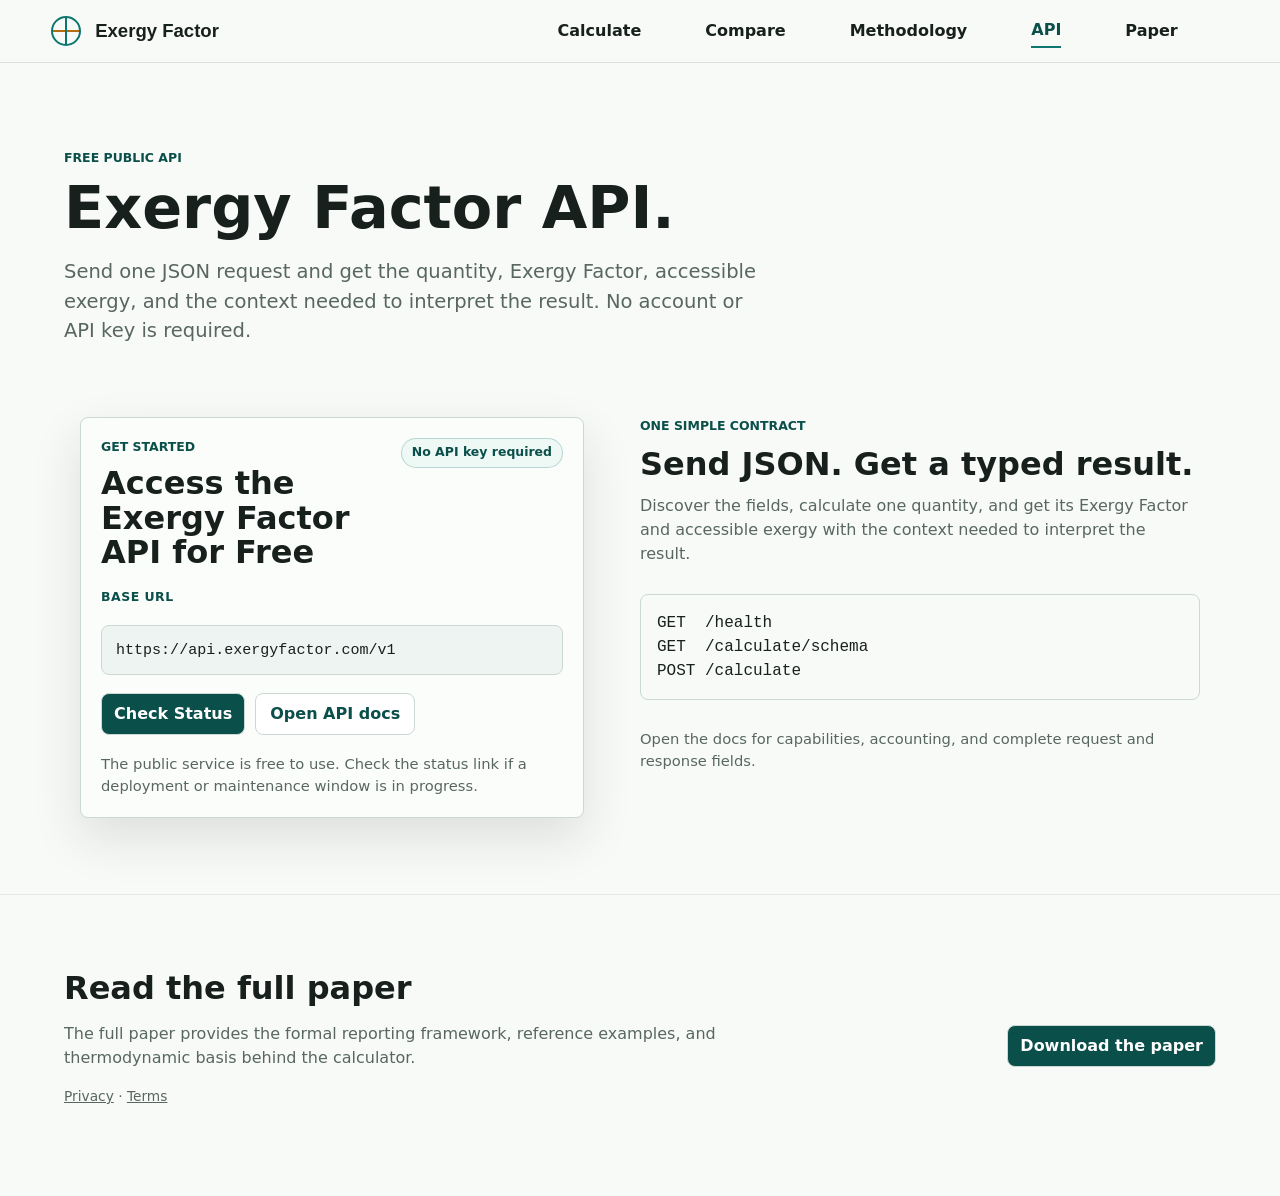
==== commit aa365b18: "Merge remote-tracking branch 'origin/main'" ====
--- a/api-key.html
+++ b/api-key.html
@@ -2,13 +2,13 @@
 <html lang="en">
   <head>
     <meta charset="utf-8" />
-    <meta http-equiv="Content-Security-Policy" content="default-src 'self'; style-src 'self'; script-src 'self'; img-src 'self' data:; connect-src 'self' http://127.0.0.1:8000 https://exergy-factor-api.onrender.com; base-uri 'none'; form-action 'self'" />
+    <meta http-equiv="Content-Security-Policy" content="default-src 'self'; style-src 'self'; script-src 'self'; img-src 'self' data:; connect-src 'self' http://127.0.0.1:8000 https://api.exergyfactor.com; base-uri 'none'; form-action 'self'" />
     <meta name="referrer" content="strict-origin-when-cross-origin" />
     <meta name="viewport" content="width=device-width, initial-scale=1" />
-    <title>Exergy Factor API | Exergy Factor</title>
+    <title>API | Exergy Factor</title>
     <meta
       name="description"
-      content="Use the public, keyless Exergy Factor API for deterministic energy quantity and quality calculations."
+      content="Use the public Exergy Factor API to calculate energy quantity, Exergy Factor, and accessible exergy."
     />
     <link rel="canonical" href="https://exergyfactor.com/api-key.html" />
     <link rel="icon" href="favicon.svg" type="image/svg+xml" />
@@ -30,68 +30,43 @@
     </header>
 
     <main>
-      <section class="page-hero">
-        <p class="eyebrow">Developer API</p>
-        <h1>The public Exergy Factor API is live.</h1>
+      <section class="page-hero api-hero">
+        <p class="eyebrow">Free public API</p>
+        <h1>Exergy Factor API.</h1>
         <p>
-          Run deterministic quantity, Exergy Factor, accessible-exergy, and
-          end-use accounting calculations over HTTP. The public beta is
-          keyless: no email, account, or API key is required.
+          Send one JSON request and get the quantity, Exergy Factor, accessible exergy, and the context needed to interpret the result. No account or API key is required.
         </p>
       </section>
 
       <section class="section api-key-section">
         <div class="api-key-layout">
-          <article class="tool-card api-key-form">
-            <div class="panel-head">
+          <div class="tool-card api-access-card">
+            <div class="api-card-heading">
               <div>
-                <h2>Public beta access</h2>
-                <p class="panel-kicker">No API key required</p>
+                <p class="eyebrow">Get started</p>
+                <h2>Access the Exergy Factor API for Free</h2>
               </div>
+              <span class="api-badge">No API key required</span>
             </div>
-
-            <div class="form-actions">
-              <button id="api-health-check" class="primary-button" type="button">Check live API</button>
-              <a class="primary-link" href="https://exergy-factor-api.onrender.com/docs">Open API docs</a>
+            <p class="api-label">Base URL</p>
+            <code class="api-base-url">https://api.exergyfactor.com/v1</code>
+            <div class="api-actions">
+              <a class="primary-link" href="https://api.exergyfactor.com/v1/health" target="_blank" rel="noopener">Check Status</a>
+              <a class="secondary-link" href="https://api.exergyfactor.com/docs" target="_blank" rel="noopener">Open API docs</a>
             </div>
-            <p class="api-status" id="api-health-status" aria-live="polite">
-              Ready to check the hosted service.
-            </p>
-            <p>
-              Base URL:<br />
-              <code>https://exergy-factor-api.onrender.com/v1</code>
-            </p>
-            <p class="legal-links">
-              Use is subject to the <a href="terms.html">API Terms</a> and
-              <a href="privacy.html">Privacy Notice</a>.
-            </p>
-          </article>
+            <p class="api-note">The public service is free to use. Check the status link if a deployment or maintenance window is in progress.</p>
+          </div>
 
           <aside class="api-info">
-            <p class="eyebrow">What the API Provides</p>
-            <h2>One stream-calculation contract.</h2>
+            <p class="eyebrow">One simple contract</p>
+            <h2>Send JSON. Get a typed result.</h2>
             <p>
-              Discover the accepted inputs, then calculate energy quantity,
-              Exergy Factor, and accessible exergy. The same JSON request works
-              through Python, the CLI, and HTTP.
+              Discover the fields, calculate one quantity, and get its Exergy Factor and accessible exergy with the context needed to interpret the result.
             </p>
-            <pre><code>GET  /v1/health
-GET  /v1/capabilities
-GET  /v1/calculate/schema
-POST /v1/calculate
-GET  /v1/accounting/schema
-POST /v1/account</code></pre>
-            <p>
-              Install <code>quantity-and-quality[api]</code> and run
-              <code>quantity-quality serve-api</code> for a local deployment,
-              or use the hosted beta directly. Results retain units, reference
-              conditions, basis, boundary, Fidelity Tier, assumptions, and
-              warnings.
-            </p>
-            <pre><code>POST https://exergy-factor-api.onrender.com/v1/calculate
-Content-Type: application/json
-
-{"stream_type":"heat","quantity":1,"unit":"MWh_th","source_c":80,"sink_c":20}</code></pre>
+            <pre><code>GET  /health
+GET  /calculate/schema
+POST /calculate</code></pre>
+            <p class="api-note">Open the docs for capabilities, accounting, and complete request and response fields.</p>
           </aside>
         </div>
       </section>
@@ -106,7 +81,7 @@
         </p>
         <p class="legal-links"><a href="privacy.html">Privacy</a> · <a href="terms.html">Terms</a></p>
       </div>
-      <a class="primary-link" href="paper/quantity-and-quality-standard-reporting-framework.pdf">Download the paper</a>
+      <a class="primary-link" href="paper/quantity-and-quality-standard-reporting-framework.pdf" download="quantity-and-quality-standard-reporting-framework.pdf" type="application/pdf">Download the paper</a>
     </footer>
 
     <script src="data/reference_examples.js?v=20260824i"></script>
--- a/styles.css
+++ b/styles.css
@@ -10,7 +10,9 @@
   --teal-deep: #0a4f4a;
   --amber: #b66d12;
   --blue: #315f97;
+  --green-deep: #187a4b;
   --red: #a84732;
+  --red-deep: #8f2d2d;
   --shadow: 0 20px 50px rgba(23, 32, 29, 0.12);
 }
 
@@ -749,7 +751,7 @@
 
 .compare-row {
   display: grid;
-  grid-template-columns: 32px minmax(190px, 1fr) minmax(100px, 0.42fr) minmax(170px, 0.65fr) minmax(110px, 0.45fr);
+  grid-template-columns: 32px minmax(0, 0.5fr) minmax(0, 0.27fr) minmax(0, 0.3fr) minmax(0, 1.1fr);
   align-items: end;
   gap: 12px;
 }
@@ -759,7 +761,7 @@
   width: 28px;
   height: 28px;
   place-items: center;
-  align-self: center;
+  align-self: end;
   margin-bottom: 5px;
   border-radius: 50%;
   background: var(--ink);
@@ -770,8 +772,38 @@
 
 .compare-row input,
 .compare-row select {
+  min-width: 0;
   min-height: 38px;
   font-size: 0.92rem;
+}
+
+.compare-row .field-row {
+  min-width: 0;
+}
+
+.compare-row select {
+  overflow: hidden;
+  text-overflow: ellipsis;
+}
+
+.temperature-field {
+  display: grid;
+  min-width: 0;
+  gap: 6px;
+}
+
+.temperature-label {
+  display: inline-flex;
+  align-items: center;
+  gap: 8px;
+  min-height: 38px;
+}
+
+.temperature-label label {
+  color: var(--ink);
+  font-size: inherit;
+  font-weight: 750;
+  line-height: 1.2;
 }
 
 .compare-result {
@@ -784,6 +816,26 @@
   background: var(--panel);
 }
 
+.compare-chart-title {
+  margin: 0;
+  color: var(--muted);
+  font-size: 0.75rem;
+  font-weight: 850;
+  letter-spacing: 0;
+  text-transform: uppercase;
+}
+
+.compare-chart-header .compare-chart-title:nth-of-type(3),
+.compare-chart-header .compare-chart-title:nth-of-type(4) {
+  text-align: center;
+}
+
+.compare-chart-header {
+  display: grid;
+  grid-template-columns: 32px minmax(330px, 1.75fr) minmax(160px, 0.9fr) minmax(130px, 0.6fr) minmax(140px, 0.65fr);
+  gap: 12px;
+}
+
 .compare-answers {
   display: grid;
   grid-template-columns: repeat(2, minmax(0, 1fr));
@@ -794,12 +846,58 @@
   background: #eef8f5;
 }
 
-/* Put the number visitors came for first, then the complete notation and the
-   accessible-exergy quantity. */
+.compare-answers strong {
+  overflow-wrap: anywhere;
+}
+
+.compare-panel > .compare-answers {
+  grid-template-areas: "ratio equivalent";
+}
+
+.ratio-answer {
+  grid-area: ratio;
+}
+
+.equivalence-answer {
+  grid-area: equivalent;
+}
+
+/* Keep the four headline results in a predictable 2x2 reading order: factor,
+   notation, accessible exergy, and inaccessible anergy. */
 .calculator-result {
-  grid-template-columns: minmax(110px, 0.65fr) minmax(0, 1.9fr) minmax(0, 1fr);
+  grid-template-columns: repeat(2, minmax(0, 1fr));
+  grid-template-areas:
+    "factor accessible"
+    "notation inaccessible";
   align-items: start;
   gap: 8px 20px;
+}
+
+.factor-answer {
+  grid-area: factor;
+  gap: 2px;
+}
+
+.factor-answer .result-label {
+  margin-bottom: 0;
+}
+
+.notation-answer {
+  grid-area: notation;
+  padding-top: 12px;
+}
+
+.accessible-answer {
+  grid-area: accessible;
+  justify-items: center;
+  text-align: center;
+}
+
+.inaccessible-answer {
+  grid-area: inaccessible;
+  justify-items: center;
+  padding-top: 12px;
+  text-align: center;
 }
 
 .result-explainer {
@@ -834,6 +932,18 @@
   line-height: 1.25;
 }
 
+.accessible-answer strong {
+  color: var(--green-deep);
+}
+
+/* Anergy is the part of the quantity that cannot be applied as work. Keep it
+   visually distinct from accessible exergy wherever the result is shown. */
+.inaccessible-answer strong,
+.conversion-card.inaccessible-anergy span,
+.conversion-card.inaccessible-anergy strong {
+  color: var(--red-deep);
+}
+
 .result-wide {
   grid-column: 1 / -1;
 }
@@ -885,6 +995,7 @@
   font-size: clamp(1rem, 1.8vw, 1.4rem);
   line-height: 1.3;
   overflow-wrap: anywhere;
+  white-space: nowrap;
 }
 
 .compare-result-bracket {
@@ -900,6 +1011,7 @@
   display: block;
   height: 22px;
   overflow: hidden;
+  border: 0;
   border-radius: 999px;
   background: #e2ebe7;
 }
@@ -947,7 +1059,7 @@
   grid-template-columns: repeat(2, minmax(0, 1fr));
   gap: clamp(24px, 5vw, 56px);
   max-width: 1120px;
-  margin: 0 auto;
+  margin: 0;
 }
 
 pre {
@@ -959,6 +1071,127 @@
   color: var(--ink);
 }
 
+.accounting-chain {
+  --accounting-energy-column: 170px;
+  --accounting-exergy-column: 170px;
+  --accounting-anergy-column: 170px;
+  --accounting-columns: var(--accounting-energy-column) 32px var(--accounting-exergy-column) 32px var(--accounting-anergy-column);
+  display: grid;
+  width: 100%;
+  max-width: 640px;
+  gap: 8px;
+  margin: 0;
+  overflow-x: auto;
+  padding: 16px;
+  border: 1px solid var(--line);
+  border-radius: 8px;
+  background: var(--paper);
+  font-family: inherit;
+}
+
+.accounting-stage {
+  display: grid;
+  width: 100%;
+  min-width: 0;
+  margin: 0;
+  align-items: center;
+  grid-template-columns: var(--accounting-columns);
+  justify-content: start;
+  gap: 8px;
+  padding: 0;
+  color: var(--ink);
+  font-family: inherit;
+  font-size: clamp(0.78rem, 1.5vw, 1.05rem);
+  font-weight: 700;
+  letter-spacing: normal;
+  line-height: 1.3;
+  text-align: center;
+}
+
+.accounting-stage > .accounting-token {
+  width: 100%;
+  justify-self: start;
+}
+
+.accounting-stage > .accounting-operator {
+  justify-self: center;
+}
+
+.accounting-token {
+  display: inline-flex;
+  min-width: 0;
+  align-items: center;
+  min-height: 30px;
+  padding: 7px 10px;
+  border: 1px solid transparent;
+  border-inline-start-width: 4px;
+  border-radius: 6px;
+  border-color: #e1e6e3;
+  border-inline-start-color: #c2cbc7;
+  background: #f5f7f6;
+  color: var(--ink);
+  font-family: inherit;
+  white-space: nowrap;
+}
+
+.accounting-energy {
+  color: var(--ink);
+}
+
+.accounting-exergy {
+  color: var(--green-deep);
+}
+
+.accounting-applied-exergy {
+  color: var(--amber);
+}
+
+.accounting-anergy {
+  color: var(--red-deep);
+}
+
+.accounting-operator {
+  font-family: inherit;
+  color: var(--ink);
+}
+
+.accounting-arrow {
+  display: grid;
+  width: 100%;
+  min-height: 28px;
+  margin: 0;
+  grid-template-columns: var(--accounting-columns);
+  justify-content: start;
+  gap: 8px;
+  color: var(--ink);
+  font-family: inherit;
+  font-size: 1.55rem;
+  font-weight: 750;
+  line-height: 1;
+}
+
+.accounting-arrow > span {
+  grid-column: 3;
+  justify-self: center;
+  text-align: center;
+}
+
+.accounting-service {
+  color: var(--blue);
+}
+
+.accounting-service-stage {
+  display: grid;
+  grid-template-columns: var(--accounting-columns);
+  justify-content: start;
+}
+
+.accounting-service-stage .accounting-service {
+  grid-column: 3;
+  width: 100%;
+  justify-self: start;
+}
+
 .link-grid {
   display: grid;
   grid-template-columns: repeat(3, minmax(0, 1fr));
@@ -1009,7 +1242,20 @@
 }
 
 .api-key-section {
-  padding-top: clamp(12px, 3vw, 28px);
+  padding-top: clamp(4px, 2vw, 18px);
+}
+
+.api-hero {
+  max-width: 860px;
+  padding-bottom: clamp(18px, 3vw, 34px);
+}
+
+.api-hero h1 {
+  max-width: 760px;
+}
+
+.api-hero p:last-child {
+  max-width: 700px;
 }
 
 .api-key-layout {
@@ -1022,6 +1268,89 @@
 
 .api-key-form {
   align-self: start;
+}
+
+.api-access-card {
+  gap: 18px;
+}
+
+.api-card-heading {
+  display: flex;
+  align-items: start;
+  justify-content: space-between;
+  gap: 16px;
+}
+
+.api-card-heading h2 {
+  margin: 0;
+}
+
+.api-badge {
+  display: inline-flex;
+  align-items: center;
+  min-height: 30px;
+  padding: 4px 10px;
+  border: 1px solid rgba(13, 118, 111, 0.25);
+  border-radius: 999px;
+  background: #eef8f5;
+  color: var(--teal-deep);
+  font-size: 0.78rem;
+  font-weight: 800;
+  white-space: nowrap;
+}
+
+.api-label {
+  margin: 0;
+  color: var(--teal-deep);
+  font-size: 0.78rem;
+  font-weight: 850;
+  letter-spacing: 0.04em;
+  text-transform: uppercase;
+}
+
+.api-base-url {
+  display: block;
+  padding: 13px 14px;
+  overflow-wrap: anywhere;
+  border: 1px solid var(--line);
+  border-radius: 8px;
+  background: var(--band);
+  color: var(--ink);
+  font-size: 0.94rem;
+}
+
+.api-actions {
+  display: flex;
+  flex-wrap: wrap;
+  gap: 10px;
+}
+
+.api-actions a {
+  text-decoration: none;
+}
+
+.secondary-link {
+  display: inline-flex;
+  align-items: center;
+  justify-content: center;
+  min-height: 38px;
+  padding: 8px 14px;
+  border: 1px solid var(--line);
+  border-radius: 8px;
+  background: var(--panel);
+  color: var(--teal-deep);
+  font-weight: 800;
+}
+
+.secondary-link:hover,
+.secondary-link:focus-visible {
+  border-color: var(--teal);
+  background: #eef8f5;
+}
+
+.api-note {
+  margin: 0;
+  font-size: 0.92rem;
 }
 
 .terms-consent,
@@ -1073,16 +1402,6 @@
   background: #f7fbf9;
 }
 
-.api-dev-key {
-  display: block;
-  overflow-x: auto;
-  padding: 12px;
-  border: 1px solid var(--line);
-  border-radius: 8px;
-  background: var(--panel);
-  color: var(--ink);
-}
-
 .api-info {
   display: grid;
   gap: 12px;
@@ -1146,6 +1465,8 @@
   min-height: 58px;
   font-family: ui-monospace, SFMono-Regular, Menlo, Consolas, monospace;
   text-align: left;
+  white-space: normal;
+  overflow-wrap: anywhere;
 }
 
 .paper-strip {
@@ -1329,8 +1650,6 @@
   #calculator-form,
   .input-section,
   .field-row,
-  .calculator-result,
-  .compare-answers,
   .advanced-options,
   .results,
   .conversion-grid,
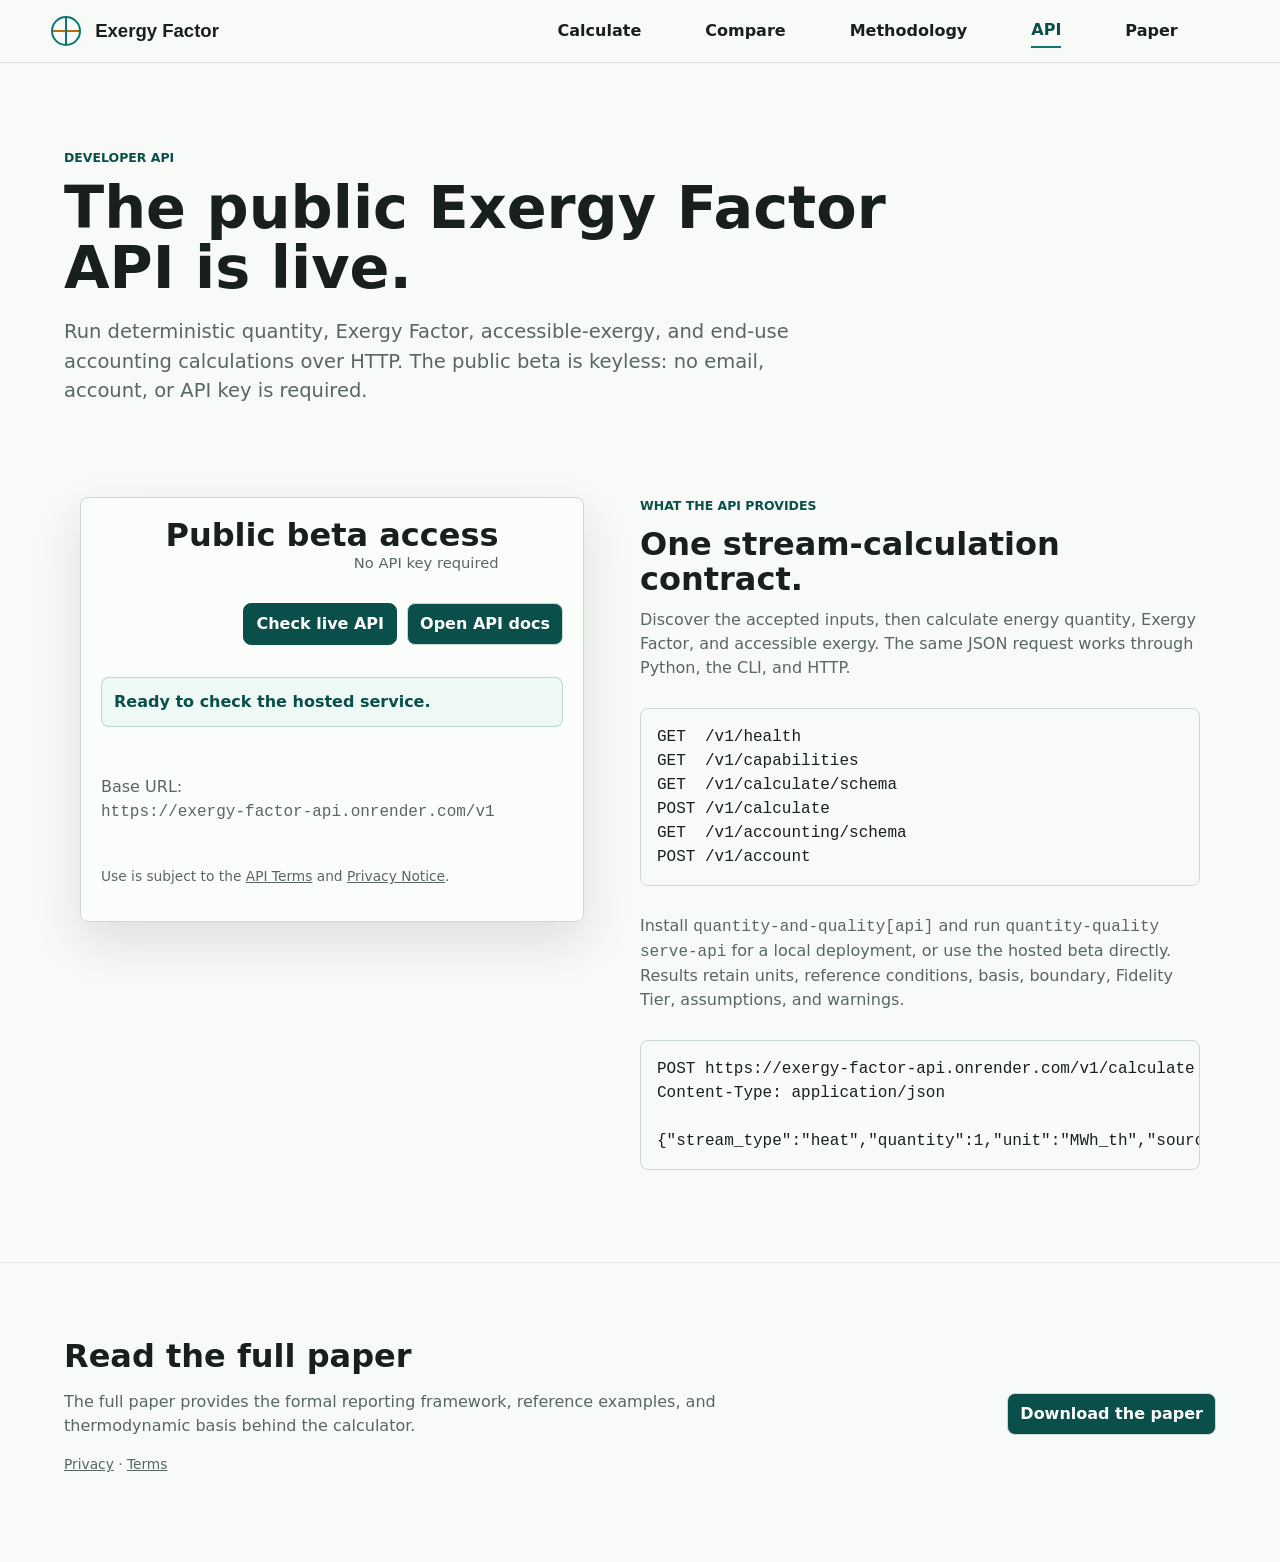
==== commit b995781e: "Resolve website merge in favor of validated local state" ====
--- a/api-key.html
+++ b/api-key.html
@@ -2,13 +2,13 @@
 <html lang="en">
   <head>
     <meta charset="utf-8" />
-    <meta http-equiv="Content-Security-Policy" content="default-src 'self'; style-src 'self'; script-src 'self'; img-src 'self' data:; connect-src 'self' http://127.0.0.1:8000 https://api.exergyfactor.com; base-uri 'none'; form-action 'self'" />
+    <meta http-equiv="Content-Security-Policy" content="default-src 'self'; style-src 'self'; script-src 'self'; img-src 'self' data:; connect-src 'self' http://127.0.0.1:8000 https://exergy-factor-api.onrender.com; base-uri 'none'; form-action 'self'" />
     <meta name="referrer" content="strict-origin-when-cross-origin" />
     <meta name="viewport" content="width=device-width, initial-scale=1" />
-    <title>API | Exergy Factor</title>
+    <title>Exergy Factor API | Exergy Factor</title>
     <meta
       name="description"
-      content="Use the public Exergy Factor API to calculate energy quantity, Exergy Factor, and accessible exergy."
+      content="Use the public, keyless Exergy Factor API for deterministic energy quantity and quality calculations."
     />
     <link rel="canonical" href="https://exergyfactor.com/api-key.html" />
     <link rel="icon" href="favicon.svg" type="image/svg+xml" />
@@ -30,43 +30,68 @@
     </header>
 
     <main>
-      <section class="page-hero api-hero">
-        <p class="eyebrow">Free public API</p>
-        <h1>Exergy Factor API.</h1>
+      <section class="page-hero">
+        <p class="eyebrow">Developer API</p>
+        <h1>The public Exergy Factor API is live.</h1>
         <p>
-          Send one JSON request and get the quantity, Exergy Factor, accessible exergy, and the context needed to interpret the result. No account or API key is required.
+          Run deterministic quantity, Exergy Factor, accessible-exergy, and
+          end-use accounting calculations over HTTP. The public beta is
+          keyless: no email, account, or API key is required.
         </p>
       </section>
 
       <section class="section api-key-section">
         <div class="api-key-layout">
-          <div class="tool-card api-access-card">
-            <div class="api-card-heading">
+          <article class="tool-card api-key-form">
+            <div class="panel-head">
               <div>
-                <p class="eyebrow">Get started</p>
-                <h2>Access the Exergy Factor API for Free</h2>
+                <h2>Public beta access</h2>
+                <p class="panel-kicker">No API key required</p>
               </div>
-              <span class="api-badge">No API key required</span>
             </div>
-            <p class="api-label">Base URL</p>
-            <code class="api-base-url">https://api.exergyfactor.com/v1</code>
-            <div class="api-actions">
-              <a class="primary-link" href="https://api.exergyfactor.com/v1/health" target="_blank" rel="noopener">Check Status</a>
-              <a class="secondary-link" href="https://api.exergyfactor.com/docs" target="_blank" rel="noopener">Open API docs</a>
+
+            <div class="form-actions">
+              <button id="api-health-check" class="primary-button" type="button">Check live API</button>
+              <a class="primary-link" href="https://exergy-factor-api.onrender.com/docs">Open API docs</a>
             </div>
-            <p class="api-note">The public service is free to use. Check the status link if a deployment or maintenance window is in progress.</p>
-          </div>
+            <p class="api-status" id="api-health-status" aria-live="polite">
+              Ready to check the hosted service.
+            </p>
+            <p>
+              Base URL:<br />
+              <code>https://exergy-factor-api.onrender.com/v1</code>
+            </p>
+            <p class="legal-links">
+              Use is subject to the <a href="terms.html">API Terms</a> and
+              <a href="privacy.html">Privacy Notice</a>.
+            </p>
+          </article>
 
           <aside class="api-info">
-            <p class="eyebrow">One simple contract</p>
-            <h2>Send JSON. Get a typed result.</h2>
+            <p class="eyebrow">What the API Provides</p>
+            <h2>One stream-calculation contract.</h2>
             <p>
-              Discover the fields, calculate one quantity, and get its Exergy Factor and accessible exergy with the context needed to interpret the result.
+              Discover the accepted inputs, then calculate energy quantity,
+              Exergy Factor, and accessible exergy. The same JSON request works
+              through Python, the CLI, and HTTP.
             </p>
-            <pre><code>GET  /health
-GET  /calculate/schema
-POST /calculate</code></pre>
-            <p class="api-note">Open the docs for capabilities, accounting, and complete request and response fields.</p>
+            <pre><code>GET  /v1/health
+GET  /v1/capabilities
+GET  /v1/calculate/schema
+POST /v1/calculate
+GET  /v1/accounting/schema
+POST /v1/account</code></pre>
+            <p>
+              Install <code>quantity-and-quality[api]</code> and run
+              <code>quantity-quality serve-api</code> for a local deployment,
+              or use the hosted beta directly. Results retain units, reference
+              conditions, basis, boundary, Fidelity Tier, assumptions, and
+              warnings.
+            </p>
+            <pre><code>POST https://exergy-factor-api.onrender.com/v1/calculate
+Content-Type: application/json
+
+{"stream_type":"heat","quantity":1,"unit":"MWh_th","source_c":80,"sink_c":20}</code></pre>
           </aside>
         </div>
       </section>
@@ -81,7 +106,7 @@
         </p>
         <p class="legal-links"><a href="privacy.html">Privacy</a> · <a href="terms.html">Terms</a></p>
       </div>
-      <a class="primary-link" href="paper/quantity-and-quality-standard-reporting-framework.pdf" download="quantity-and-quality-standard-reporting-framework.pdf" type="application/pdf">Download the paper</a>
+      <a class="primary-link" href="paper/quantity-and-quality-standard-reporting-framework.pdf">Download the paper</a>
     </footer>
 
     <script src="data/reference_examples.js?v=20260824i"></script>
--- a/styles.css
+++ b/styles.css
@@ -10,9 +10,7 @@
   --teal-deep: #0a4f4a;
   --amber: #b66d12;
   --blue: #315f97;
-  --green-deep: #187a4b;
   --red: #a84732;
-  --red-deep: #8f2d2d;
   --shadow: 0 20px 50px rgba(23, 32, 29, 0.12);
 }
 
@@ -751,7 +749,7 @@
 
 .compare-row {
   display: grid;
-  grid-template-columns: 32px minmax(0, 0.5fr) minmax(0, 0.27fr) minmax(0, 0.3fr) minmax(0, 1.1fr);
+  grid-template-columns: 32px minmax(190px, 1fr) minmax(100px, 0.42fr) minmax(170px, 0.65fr) minmax(110px, 0.45fr);
   align-items: end;
   gap: 12px;
 }
@@ -761,7 +759,7 @@
   width: 28px;
   height: 28px;
   place-items: center;
-  align-self: end;
+  align-self: center;
   margin-bottom: 5px;
   border-radius: 50%;
   background: var(--ink);
@@ -772,38 +770,8 @@
 
 .compare-row input,
 .compare-row select {
-  min-width: 0;
   min-height: 38px;
   font-size: 0.92rem;
-}
-
-.compare-row .field-row {
-  min-width: 0;
-}
-
-.compare-row select {
-  overflow: hidden;
-  text-overflow: ellipsis;
-}
-
-.temperature-field {
-  display: grid;
-  min-width: 0;
-  gap: 6px;
-}
-
-.temperature-label {
-  display: inline-flex;
-  align-items: center;
-  gap: 8px;
-  min-height: 38px;
-}
-
-.temperature-label label {
-  color: var(--ink);
-  font-size: inherit;
-  font-weight: 750;
-  line-height: 1.2;
 }
 
 .compare-result {
@@ -816,26 +784,6 @@
   background: var(--panel);
 }
 
-.compare-chart-title {
-  margin: 0;
-  color: var(--muted);
-  font-size: 0.75rem;
-  font-weight: 850;
-  letter-spacing: 0;
-  text-transform: uppercase;
-}
-
-.compare-chart-header .compare-chart-title:nth-of-type(3),
-.compare-chart-header .compare-chart-title:nth-of-type(4) {
-  text-align: center;
-}
-
-.compare-chart-header {
-  display: grid;
-  grid-template-columns: 32px minmax(330px, 1.75fr) minmax(160px, 0.9fr) minmax(130px, 0.6fr) minmax(140px, 0.65fr);
-  gap: 12px;
-}
-
 .compare-answers {
   display: grid;
   grid-template-columns: repeat(2, minmax(0, 1fr));
@@ -846,58 +794,12 @@
   background: #eef8f5;
 }
 
-.compare-answers strong {
-  overflow-wrap: anywhere;
-}
-
-.compare-panel > .compare-answers {
-  grid-template-areas: "ratio equivalent";
-}
-
-.ratio-answer {
-  grid-area: ratio;
-}
-
-.equivalence-answer {
-  grid-area: equivalent;
-}
-
-/* Keep the four headline results in a predictable 2x2 reading order: factor,
-   notation, accessible exergy, and inaccessible anergy. */
+/* Put the number visitors came for first, then the complete notation and the
+   accessible-exergy quantity. */
 .calculator-result {
-  grid-template-columns: repeat(2, minmax(0, 1fr));
-  grid-template-areas:
-    "factor accessible"
-    "notation inaccessible";
+  grid-template-columns: minmax(110px, 0.65fr) minmax(0, 1.9fr) minmax(0, 1fr);
   align-items: start;
   gap: 8px 20px;
-}
-
-.factor-answer {
-  grid-area: factor;
-  gap: 2px;
-}
-
-.factor-answer .result-label {
-  margin-bottom: 0;
-}
-
-.notation-answer {
-  grid-area: notation;
-  padding-top: 12px;
-}
-
-.accessible-answer {
-  grid-area: accessible;
-  justify-items: center;
-  text-align: center;
-}
-
-.inaccessible-answer {
-  grid-area: inaccessible;
-  justify-items: center;
-  padding-top: 12px;
-  text-align: center;
 }
 
 .result-explainer {
@@ -932,18 +834,6 @@
   line-height: 1.25;
 }
 
-.accessible-answer strong {
-  color: var(--green-deep);
-}
-
-/* Anergy is the part of the quantity that cannot be applied as work. Keep it
-   visually distinct from accessible exergy wherever the result is shown. */
-.inaccessible-answer strong,
-.conversion-card.inaccessible-anergy span,
-.conversion-card.inaccessible-anergy strong {
-  color: var(--red-deep);
-}
-
 .result-wide {
   grid-column: 1 / -1;
 }
@@ -995,7 +885,6 @@
   font-size: clamp(1rem, 1.8vw, 1.4rem);
   line-height: 1.3;
   overflow-wrap: anywhere;
-  white-space: nowrap;
 }
 
 .compare-result-bracket {
@@ -1011,7 +900,6 @@
   display: block;
   height: 22px;
   overflow: hidden;
-  border: 0;
   border-radius: 999px;
   background: #e2ebe7;
 }
@@ -1059,7 +947,7 @@
   grid-template-columns: repeat(2, minmax(0, 1fr));
   gap: clamp(24px, 5vw, 56px);
   max-width: 1120px;
-  margin: 0;
+  margin: 0 auto;
 }
 
 pre {
@@ -1071,127 +959,6 @@
   color: var(--ink);
 }
 
-.accounting-chain {
-  --accounting-energy-column: 170px;
-  --accounting-exergy-column: 170px;
-  --accounting-anergy-column: 170px;
-  --accounting-columns: var(--accounting-energy-column) 32px var(--accounting-exergy-column) 32px var(--accounting-anergy-column);
-  display: grid;
-  width: 100%;
-  max-width: 640px;
-  gap: 8px;
-  margin: 0;
-  overflow-x: auto;
-  padding: 16px;
-  border: 1px solid var(--line);
-  border-radius: 8px;
-  background: var(--paper);
-  font-family: inherit;
-}
-
-.accounting-stage {
-  display: grid;
-  width: 100%;
-  min-width: 0;
-  margin: 0;
-  align-items: center;
-  grid-template-columns: var(--accounting-columns);
-  justify-content: start;
-  gap: 8px;
-  padding: 0;
-  color: var(--ink);
-  font-family: inherit;
-  font-size: clamp(0.78rem, 1.5vw, 1.05rem);
-  font-weight: 700;
-  letter-spacing: normal;
-  line-height: 1.3;
-  text-align: center;
-}
-
-.accounting-stage > .accounting-token {
-  width: 100%;
-  justify-self: start;
-}
-
-.accounting-stage > .accounting-operator {
-  justify-self: center;
-}
-
-.accounting-token {
-  display: inline-flex;
-  min-width: 0;
-  align-items: center;
-  min-height: 30px;
-  padding: 7px 10px;
-  border: 1px solid transparent;
-  border-inline-start-width: 4px;
-  border-radius: 6px;
-  border-color: #e1e6e3;
-  border-inline-start-color: #c2cbc7;
-  background: #f5f7f6;
-  color: var(--ink);
-  font-family: inherit;
-  white-space: nowrap;
-}
-
-.accounting-energy {
-  color: var(--ink);
-}
-
-.accounting-exergy {
-  color: var(--green-deep);
-}
-
-.accounting-applied-exergy {
-  color: var(--amber);
-}
-
-.accounting-anergy {
-  color: var(--red-deep);
-}
-
-.accounting-operator {
-  font-family: inherit;
-  color: var(--ink);
-}
-
-.accounting-arrow {
-  display: grid;
-  width: 100%;
-  min-height: 28px;
-  margin: 0;
-  grid-template-columns: var(--accounting-columns);
-  justify-content: start;
-  gap: 8px;
-  color: var(--ink);
-  font-family: inherit;
-  font-size: 1.55rem;
-  font-weight: 750;
-  line-height: 1;
-}
-
-.accounting-arrow > span {
-  grid-column: 3;
-  justify-self: center;
-  text-align: center;
-}
-
-.accounting-service {
-  color: var(--blue);
-}
-
-.accounting-service-stage {
-  display: grid;
-  grid-template-columns: var(--accounting-columns);
-  justify-content: start;
-}
-
-.accounting-service-stage .accounting-service {
-  grid-column: 3;
-  width: 100%;
-  justify-self: start;
-}
-
 .link-grid {
   display: grid;
   grid-template-columns: repeat(3, minmax(0, 1fr));
@@ -1242,20 +1009,7 @@
 }
 
 .api-key-section {
-  padding-top: clamp(4px, 2vw, 18px);
-}
-
-.api-hero {
-  max-width: 860px;
-  padding-bottom: clamp(18px, 3vw, 34px);
-}
-
-.api-hero h1 {
-  max-width: 760px;
-}
-
-.api-hero p:last-child {
-  max-width: 700px;
+  padding-top: clamp(12px, 3vw, 28px);
 }
 
 .api-key-layout {
@@ -1268,89 +1022,6 @@
 
 .api-key-form {
   align-self: start;
-}
-
-.api-access-card {
-  gap: 18px;
-}
-
-.api-card-heading {
-  display: flex;
-  align-items: start;
-  justify-content: space-between;
-  gap: 16px;
-}
-
-.api-card-heading h2 {
-  margin: 0;
-}
-
-.api-badge {
-  display: inline-flex;
-  align-items: center;
-  min-height: 30px;
-  padding: 4px 10px;
-  border: 1px solid rgba(13, 118, 111, 0.25);
-  border-radius: 999px;
-  background: #eef8f5;
-  color: var(--teal-deep);
-  font-size: 0.78rem;
-  font-weight: 800;
-  white-space: nowrap;
-}
-
-.api-label {
-  margin: 0;
-  color: var(--teal-deep);
-  font-size: 0.78rem;
-  font-weight: 850;
-  letter-spacing: 0.04em;
-  text-transform: uppercase;
-}
-
-.api-base-url {
-  display: block;
-  padding: 13px 14px;
-  overflow-wrap: anywhere;
-  border: 1px solid var(--line);
-  border-radius: 8px;
-  background: var(--band);
-  color: var(--ink);
-  font-size: 0.94rem;
-}
-
-.api-actions {
-  display: flex;
-  flex-wrap: wrap;
-  gap: 10px;
-}
-
-.api-actions a {
-  text-decoration: none;
-}
-
-.secondary-link {
-  display: inline-flex;
-  align-items: center;
-  justify-content: center;
-  min-height: 38px;
-  padding: 8px 14px;
-  border: 1px solid var(--line);
-  border-radius: 8px;
-  background: var(--panel);
-  color: var(--teal-deep);
-  font-weight: 800;
-}
-
-.secondary-link:hover,
-.secondary-link:focus-visible {
-  border-color: var(--teal);
-  background: #eef8f5;
-}
-
-.api-note {
-  margin: 0;
-  font-size: 0.92rem;
 }
 
 .terms-consent,
@@ -1402,6 +1073,16 @@
   background: #f7fbf9;
 }
 
+.api-dev-key {
+  display: block;
+  overflow-x: auto;
+  padding: 12px;
+  border: 1px solid var(--line);
+  border-radius: 8px;
+  background: var(--panel);
+  color: var(--ink);
+}
+
 .api-info {
   display: grid;
   gap: 12px;
@@ -1465,8 +1146,6 @@
   min-height: 58px;
   font-family: ui-monospace, SFMono-Regular, Menlo, Consolas, monospace;
   text-align: left;
-  white-space: normal;
-  overflow-wrap: anywhere;
 }
 
 .paper-strip {
@@ -1650,6 +1329,8 @@
   #calculator-form,
   .input-section,
   .field-row,
+  .calculator-result,
+  .compare-answers,
   .advanced-options,
   .results,
   .conversion-grid,
